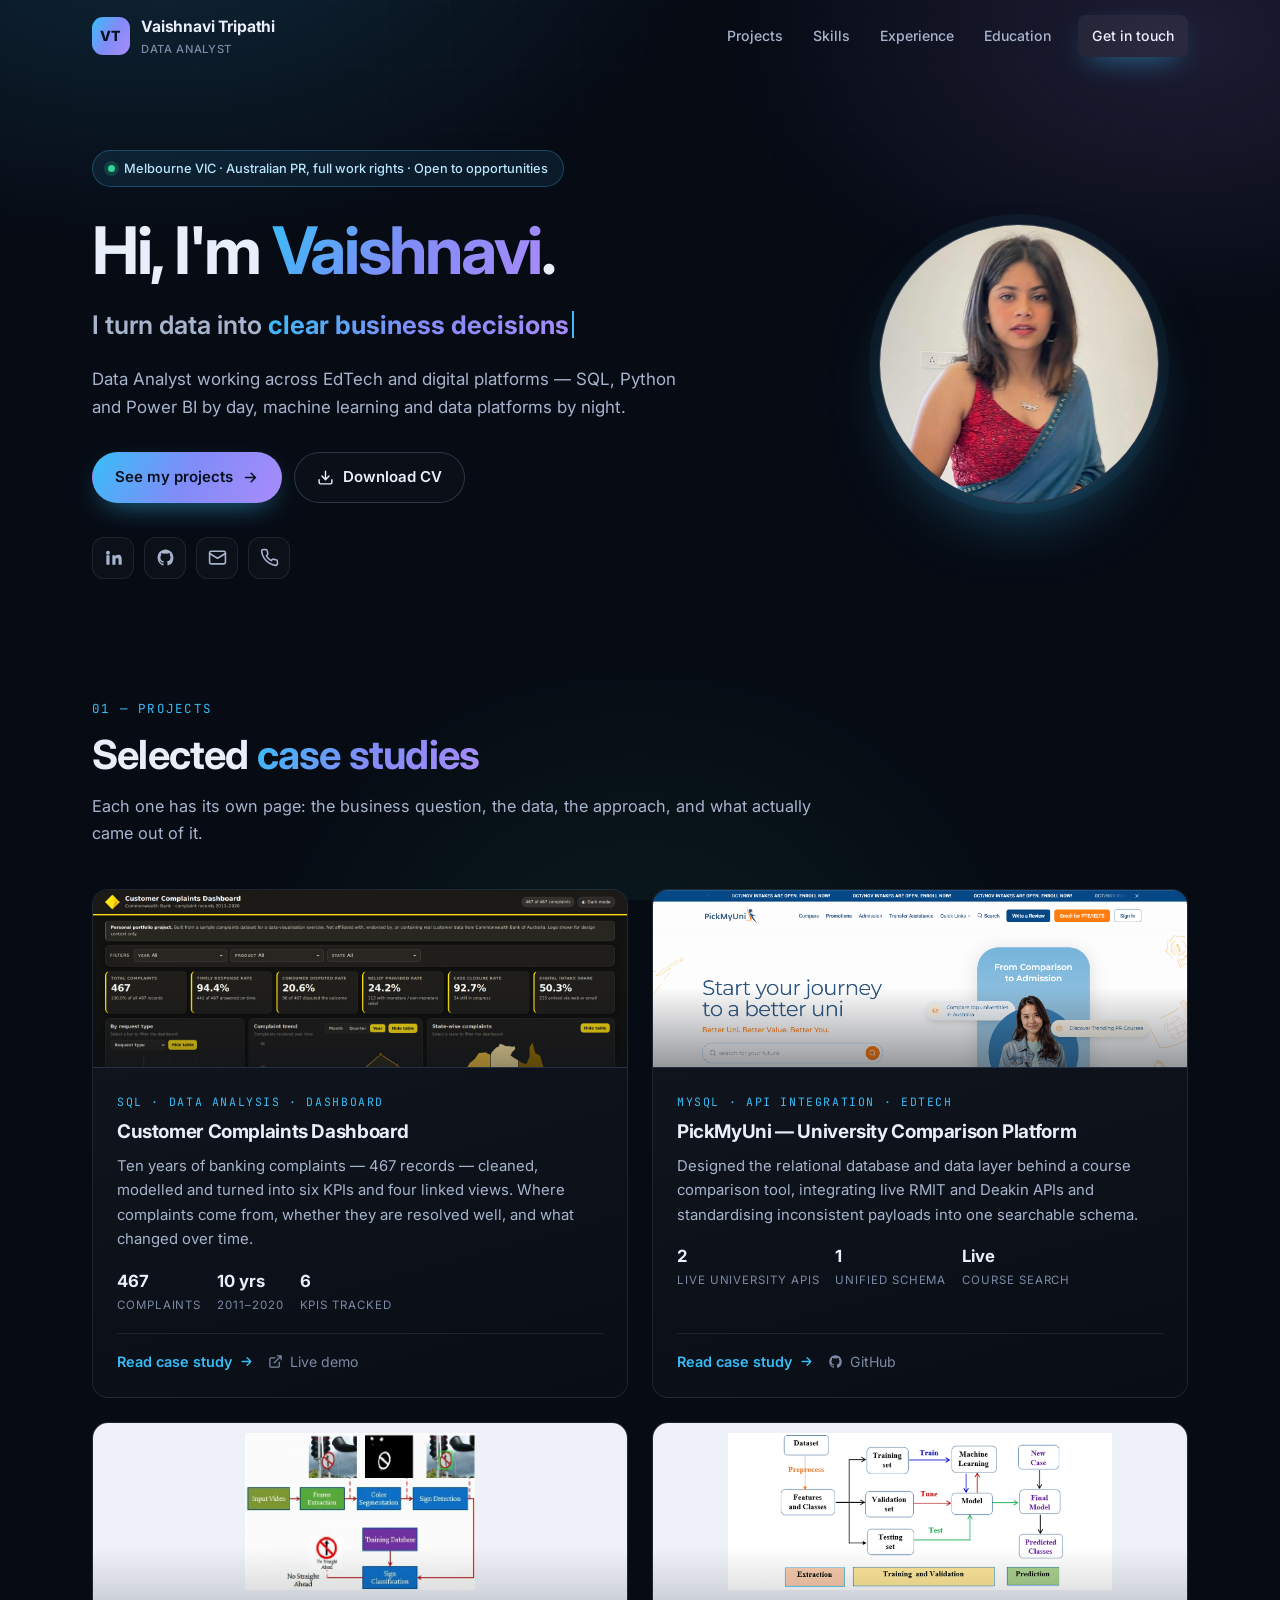
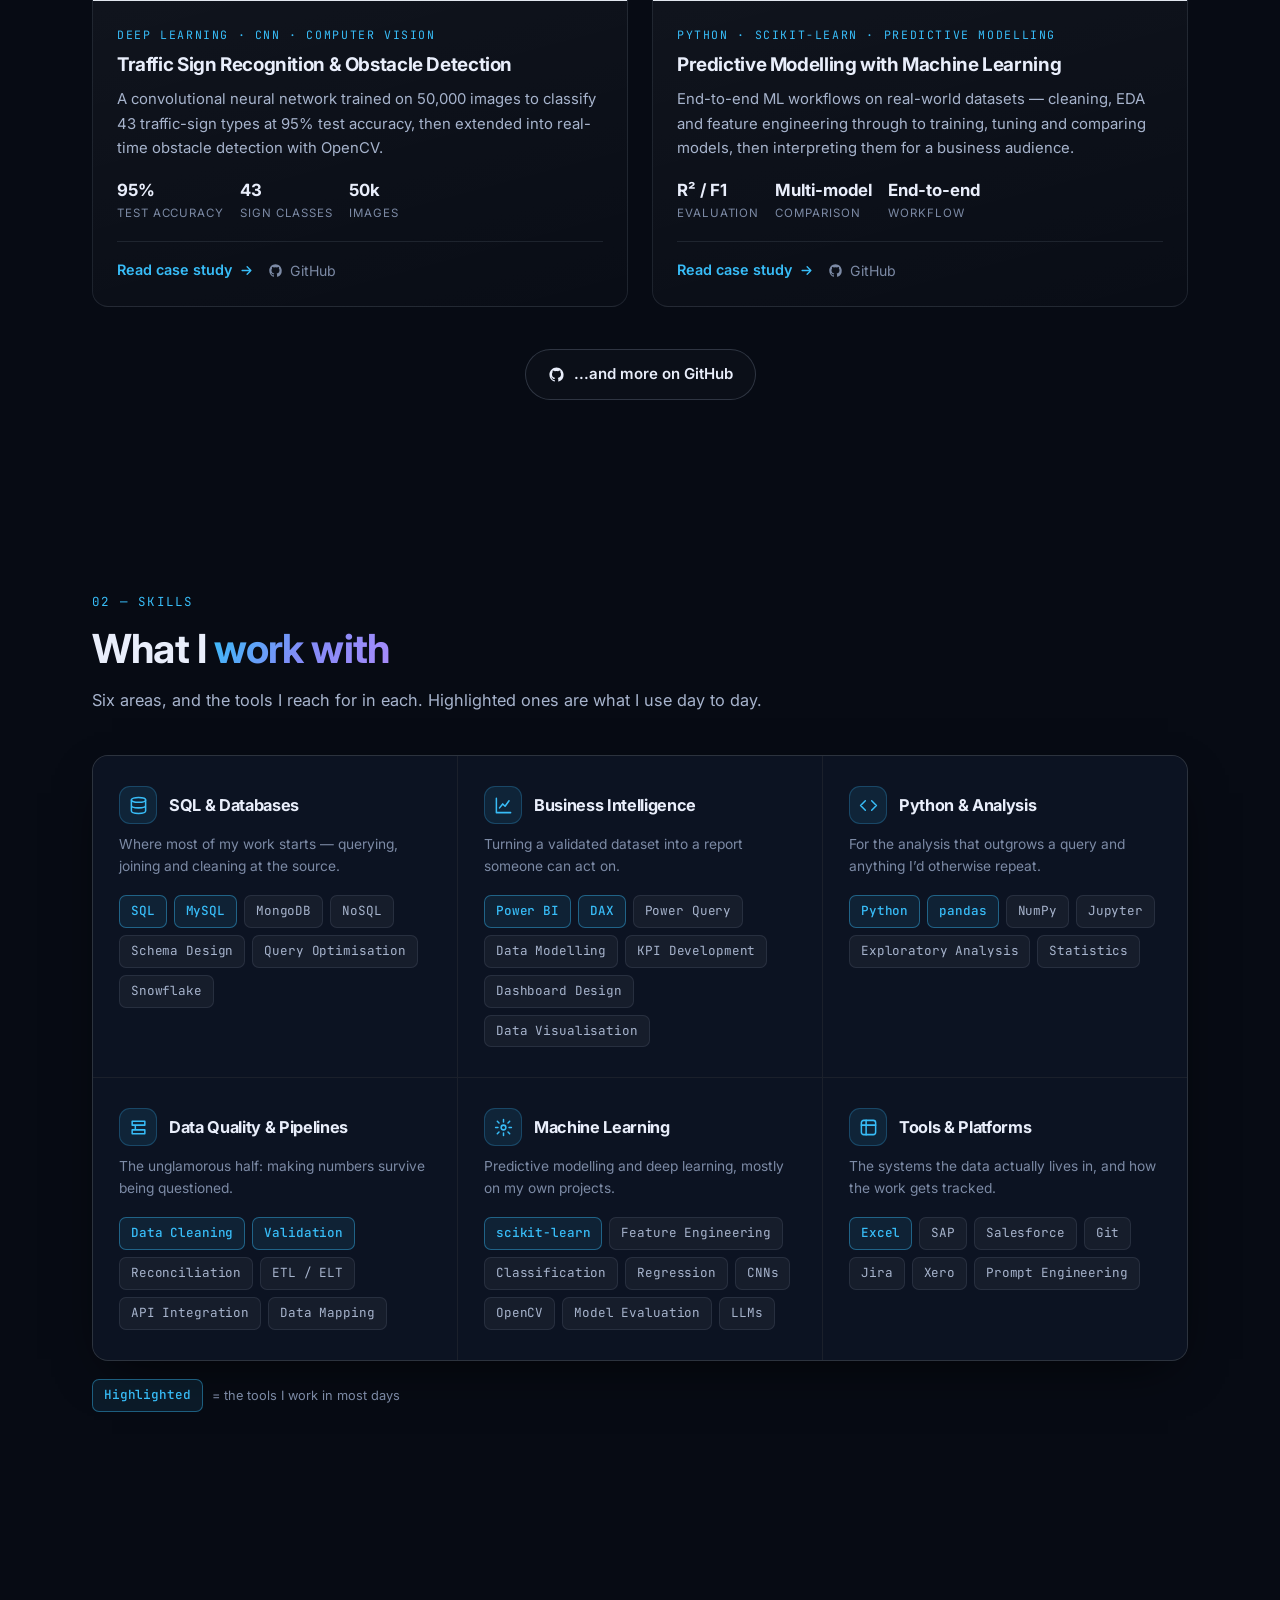
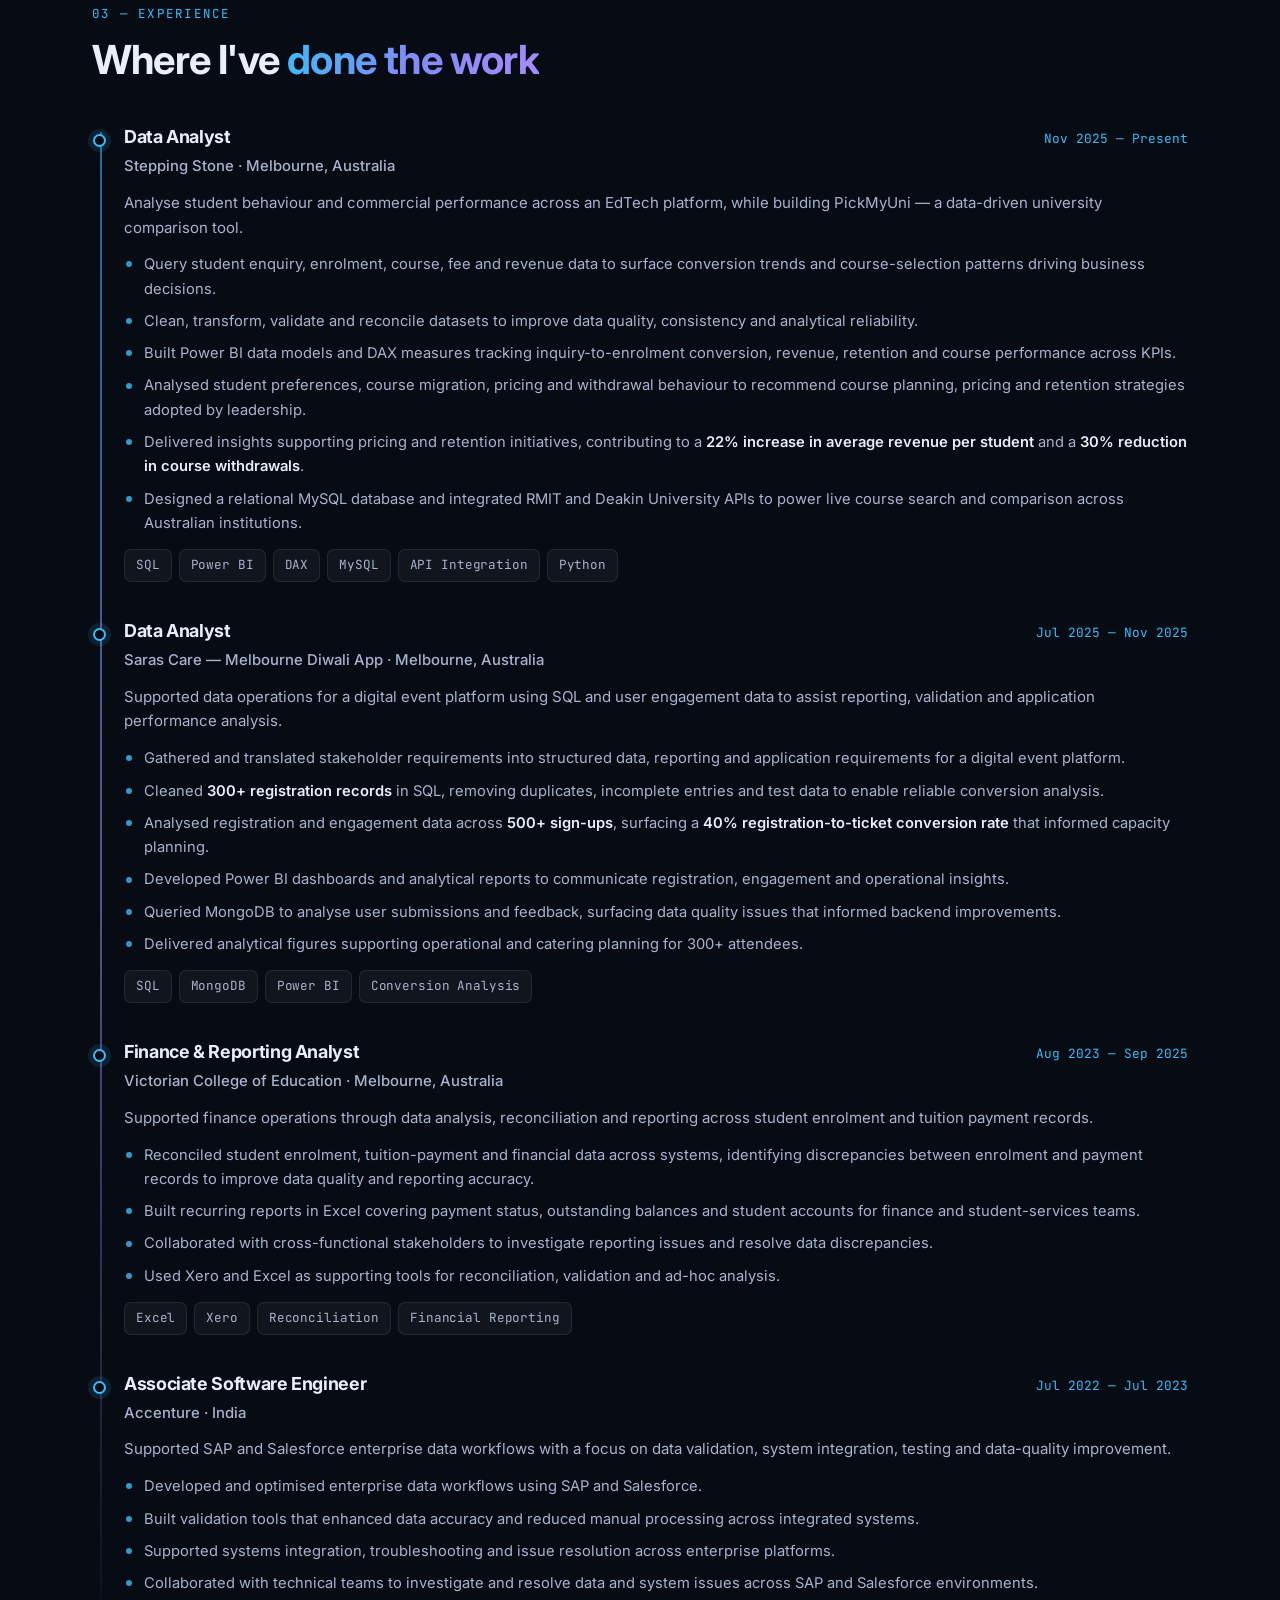
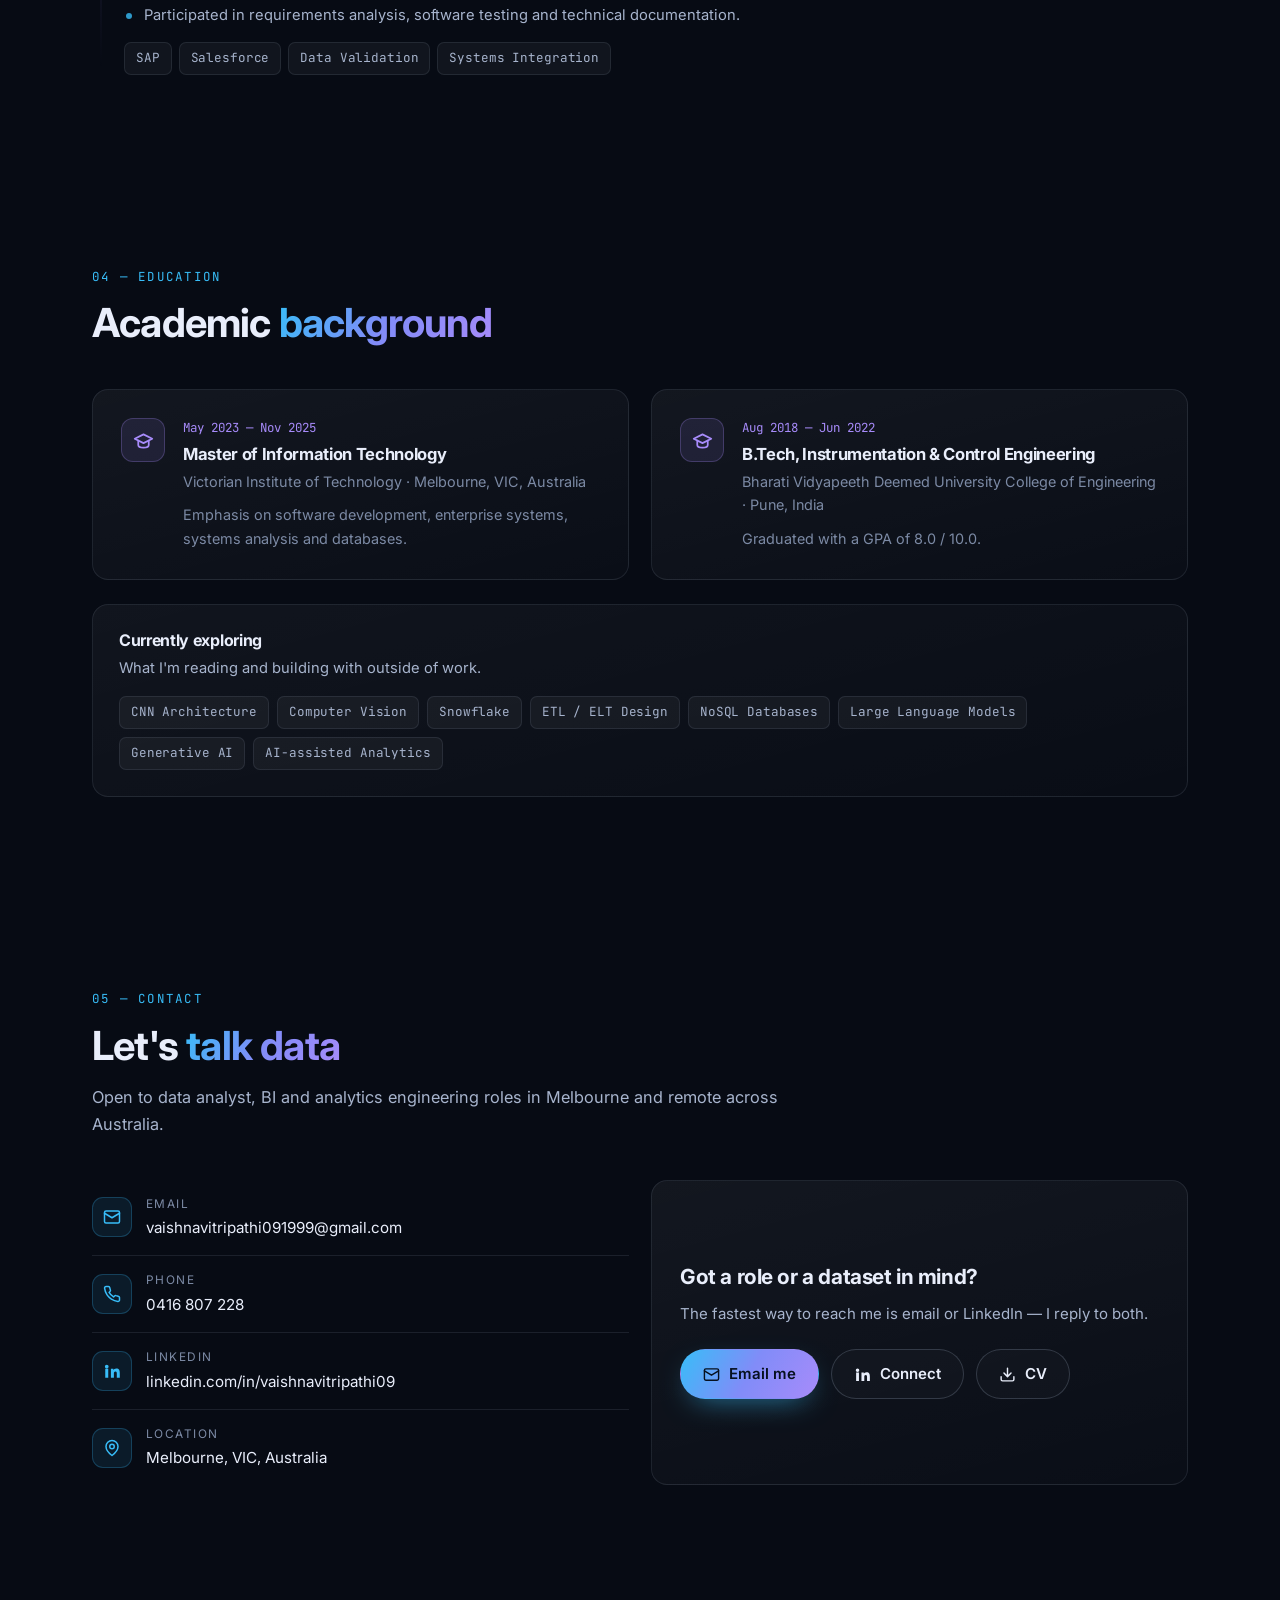
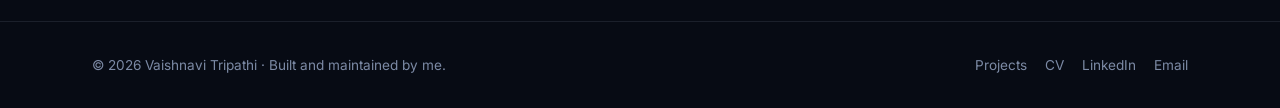
==== Portfolio_Vaishnavi/index.html @ 2cbcfca9 "Add files via upload" ====
<!DOCTYPE html>
<html lang="en">
<head>
<meta charset="UTF-8" />
<meta name="viewport" content="width=device-width, initial-scale=1" />
<title>Vaishnavi Tripathi — Data Analyst | SQL, Python, Power BI</title>
<meta name="description" content="Portfolio of Vaishnavi Tripathi, a Melbourne-based Data Analyst specialising in SQL, Python, Power BI and machine learning. Case studies in EdTech, healthcare analytics, data platforms and computer vision." />
<meta name="author" content="Vaishnavi Tripathi" />
<meta property="og:title" content="Vaishnavi Tripathi — Data Analyst" />
<meta property="og:description" content="Turning complex data into clear business decisions. SQL · Python · Power BI · Machine Learning." />
<meta property="og:type" content="website" />
<meta property="og:image" content="assets/profile.jpg" />
<link rel="icon" href="data:image/svg+xml,<svg xmlns='http://www.w3.org/2000/svg' viewBox='0 0 100 100'><rect width='100' height='100' rx='22' fill='%2338bdf8'/><text x='50' y='68' font-size='52' font-family='Arial,sans-serif' font-weight='bold' text-anchor='middle' fill='%23061020'>VT</text></svg>" />
<link rel="preconnect" href="https://fonts.googleapis.com" />
<link rel="preconnect" href="https://fonts.gstatic.com" crossorigin />
<link href="https://fonts.googleapis.com/css2?family=Inter:wght@400;500;600;700;800&family=JetBrains+Mono:wght@400;500&display=swap" rel="stylesheet" />
<link rel="stylesheet" href="style.css" />
</head>
<body>

<!-- ============================ NAV ============================ -->
<header class="nav">
  <div class="wrap nav__inner">
    <a class="brand" href="#top" aria-label="Vaishnavi Tripathi — home">
      <span class="brand__mark">VT</span>
      <span>
        <span class="brand__name">Vaishnavi Tripathi</span>
        <span class="brand__role">Data Analyst</span>
      </span>
    </a>

    <button class="nav__toggle" aria-label="Toggle navigation" aria-expanded="false">
      <svg viewBox="0 0 24 24" fill="none" stroke="currentColor" stroke-width="2" stroke-linecap="round"><path d="M3 6h18M3 12h18M3 18h18"/></svg>
    </button>

    <nav class="nav__links" aria-label="Primary">
      <a href="#projects">Projects</a>
      <a href="#skills">Skills</a>
      <a href="#experience">Experience</a>
      <a href="#education">Education</a>
      <a class="btn btn--primary btn--sm nav__cta" href="#contact">Get in touch</a>
    </nav>
  </div>
</header>

<main id="top">

<!-- ============================ HERO ============================ -->
<section class="hero">
  <div class="wrap">
    <div class="hero__grid">
      <div class="reveal">
        <span class="pill"><span class="dot"></span> Melbourne VIC · Australian PR, full work rights · Open to opportunities</span>

        <h1>Hi, I'm <span class="grad-text">Vaishnavi</span>.</h1>

        <p class="type-line">
          I turn data into
          <span class="type-out"
                data-words="clear business decisions|Power BI dashboards|KPI frameworks|conversion insights|predictive models|things people act on"></span><span class="caret" aria-hidden="true"></span>
        </p>

        <p class="hero__lede">
          Data Analyst working across EdTech and digital platforms — SQL, Python and Power BI by day,
          machine learning and data platforms by night.
        </p>

        <div class="hero__actions">
          <a class="btn btn--primary" href="#projects">
            See my projects
            <svg viewBox="0 0 24 24" fill="none" stroke="currentColor" stroke-width="2.2" stroke-linecap="round" stroke-linejoin="round"><path d="M5 12h14M13 6l6 6-6 6"/></svg>
          </a>
          <a class="btn btn--ghost" href="assets/Vaishnavi_Tripathi_CV.pdf" download>
            <svg viewBox="0 0 24 24" fill="none" stroke="currentColor" stroke-width="2" stroke-linecap="round" stroke-linejoin="round"><path d="M21 15v4a2 2 0 0 1-2 2H5a2 2 0 0 1-2-2v-4M7 10l5 5 5-5M12 15V3"/></svg>
            Download CV
          </a>
        </div>

        <div class="social">
          <a href="https://www.linkedin.com/in/vaishnavitripathi09" target="_blank" rel="noopener" aria-label="LinkedIn">
            <svg viewBox="0 0 24 24" fill="currentColor"><path d="M4.98 3.5a2.5 2.5 0 1 1 0 5 2.5 2.5 0 0 1 0-5zM3 9h4v12H3V9zm7 0h3.8v1.7h.05c.53-1 1.83-2.05 3.77-2.05 4.03 0 4.78 2.65 4.78 6.1V21h-4v-5.4c0-1.29-.02-2.95-1.8-2.95-1.8 0-2.07 1.4-2.07 2.85V21h-4V9z"/></svg>
          </a>
          <!-- TODO: replace with your GitHub username if different -->
          <a href="https://github.com/vaishnavitripathi091999" target="_blank" rel="noopener" aria-label="GitHub">
            <svg viewBox="0 0 24 24" fill="currentColor"><path d="M12 2C6.48 2 2 6.58 2 12.25c0 4.53 2.87 8.37 6.84 9.73.5.1.68-.22.68-.49l-.01-1.9c-2.78.62-3.37-1.22-3.37-1.22-.46-1.18-1.11-1.5-1.11-1.5-.91-.64.07-.62.07-.62 1 .07 1.53 1.06 1.53 1.06.89 1.57 2.34 1.12 2.91.86.09-.66.35-1.12.63-1.38-2.22-.26-4.56-1.14-4.56-5.07 0-1.12.39-2.03 1.03-2.75-.1-.26-.45-1.3.1-2.71 0 0 .84-.28 2.75 1.05a9.3 9.3 0 0 1 5 0c1.91-1.33 2.75-1.05 2.75-1.05.55 1.41.2 2.45.1 2.71.64.72 1.03 1.63 1.03 2.75 0 3.94-2.34 4.81-4.57 5.06.36.32.68.94.68 1.9l-.01 2.82c0 .27.18.6.69.49A10.03 10.03 0 0 0 22 12.25C22 6.58 17.52 2 12 2z"/></svg>
          </a>
          <a href="mailto:vaishnavitripathi091999@gmail.com" aria-label="Email">
            <svg viewBox="0 0 24 24" fill="none" stroke="currentColor" stroke-width="2" stroke-linecap="round" stroke-linejoin="round"><rect x="2" y="4" width="20" height="16" rx="2"/><path d="m22 7-10 6L2 7"/></svg>
          </a>
          <a href="tel:+61416807228" aria-label="Phone">
            <svg viewBox="0 0 24 24" fill="none" stroke="currentColor" stroke-width="2" stroke-linecap="round" stroke-linejoin="round"><path d="M22 16.9v3a2 2 0 0 1-2.2 2 19.8 19.8 0 0 1-8.6-3.1 19.5 19.5 0 0 1-6-6A19.8 19.8 0 0 1 2.1 4.2 2 2 0 0 1 4.1 2h3a2 2 0 0 1 2 1.7c.1 1 .4 1.9.7 2.8a2 2 0 0 1-.5 2.1L8.1 9.9a16 16 0 0 0 6 6l1.3-1.3a2 2 0 0 1 2.1-.4c.9.3 1.8.6 2.8.7a2 2 0 0 1 1.7 2z"/></svg>
          </a>
        </div>
      </div>

      <div class="avatar-wrap reveal">
        <div class="avatar">
          <span class="avatar-ring" aria-hidden="true"></span>
          <img src="assets/profile.jpg" alt="Vaishnavi Tripathi" />
        </div>
      </div>
    </div>
  </div>
</section>

<!-- ============================ PROJECTS ============================ -->
<section class="section" id="projects">
  <div class="wrap">
    <div class="sec-head reveal">
      <span class="sec-num">01 — Projects</span>
      <h2 class="sec-title">Selected <span class="grad-text">case studies</span></h2>
      <p class="sec-sub">Each one has its own page: the business question, the data, the approach, and what actually came out of it.</p>
    </div>

    <div class="projects-grid">

      <!-- PROJECT 1 -->
      <article class="project reveal">
        <div class="project__cover project__cover--img project__cover--shot">
          <img src="assets/projects/commbank-complaints-dashboard.png" alt="Customer complaints dashboard: six KPI tiles, complaints by request type, ten-year trend and a state map of Australia" loading="lazy" />
        </div>
        <div class="project__body">
          <div class="project__kicker">SQL · Data Analysis · Dashboard</div>
          <h3 class="project__title">Customer Complaints Dashboard</h3>
          <p class="project__desc">Ten years of banking complaints — 467 records — cleaned, modelled and turned into six KPIs and four linked views. Where complaints come from, whether they are resolved well, and what changed over time.</p>
          <div class="project__metrics">
            <div><div class="metric__v">467</div><div class="metric__l">complaints</div></div>
            <div><div class="metric__v">10 yrs</div><div class="metric__l">2011–2020</div></div>
            <div><div class="metric__v">6</div><div class="metric__l">KPIs tracked</div></div>
          </div>
          <div class="project__foot">
            <a class="link-arrow" href="projects/commbank-complaints-dashboard.html">
              Read case study
              <svg viewBox="0 0 24 24" fill="none" stroke="currentColor" stroke-width="2.2" stroke-linecap="round" stroke-linejoin="round"><path d="M5 12h14M13 6l6 6-6 6"/></svg>
            </a>
            <a class="link-muted" href="projects/demos/commbank-complaints-dashboard/index.html" target="_blank" rel="noopener">
              <svg viewBox="0 0 24 24" fill="none" stroke="currentColor" stroke-width="2" stroke-linecap="round" stroke-linejoin="round"><path d="M18 13v6a2 2 0 0 1-2 2H5a2 2 0 0 1-2-2V8a2 2 0 0 1 2-2h6"/><path d="M15 3h6v6M10 14 21 3"/></svg>
              Live demo
            </a>
          </div>
        </div>
      </article>

      <!-- PROJECT 2 -->
      <article class="project reveal">
        <div class="project__cover project__cover--img project__cover--shot">
          <img src="assets/projects/PickMYUNISS.png" alt="The PickMyUni course comparison site home page" loading="lazy" />
        </div>
        <div class="project__body">
          <div class="project__kicker">MySQL · API Integration · EdTech</div>
          <h3 class="project__title">PickMyUni — University Comparison Platform</h3>
          <p class="project__desc">Designed the relational database and data layer behind a course comparison tool, integrating live RMIT and Deakin APIs and standardising inconsistent payloads into one searchable schema.</p>
          <div class="project__metrics">
            <div><div class="metric__v">2</div><div class="metric__l">live university APIs</div></div>
            <div><div class="metric__v">1</div><div class="metric__l">unified schema</div></div>
            <div><div class="metric__v">Live</div><div class="metric__l">course search</div></div>
          </div>
          <div class="project__foot">
            <a class="link-arrow" href="projects/pickmyuni.html">
              Read case study
              <svg viewBox="0 0 24 24" fill="none" stroke="currentColor" stroke-width="2.2" stroke-linecap="round" stroke-linejoin="round"><path d="M5 12h14M13 6l6 6-6 6"/></svg>
            </a>
            <!-- TODO: paste the GitHub repo URL for this project -->
            <a class="link-muted" href="https://github.com/vaishnavitripathi091999" target="_blank" rel="noopener">
              <svg viewBox="0 0 24 24" fill="currentColor"><path d="M12 2C6.48 2 2 6.58 2 12.25c0 4.53 2.87 8.37 6.84 9.73.5.1.68-.22.68-.49l-.01-1.9c-2.78.62-3.37-1.22-3.37-1.22-.46-1.18-1.11-1.5-1.11-1.5-.91-.64.07-.62.07-.62 1 .07 1.53 1.06 1.53 1.06.89 1.57 2.34 1.12 2.91.86.09-.66.35-1.12.63-1.38-2.22-.26-4.56-1.14-4.56-5.07 0-1.12.39-2.03 1.03-2.75-.1-.26-.45-1.3.1-2.71 0 0 .84-.28 2.75 1.05a9.3 9.3 0 0 1 5 0c1.91-1.33 2.75-1.05 2.75-1.05.55 1.41.2 2.45.1 2.71.64.72 1.03 1.63 1.03 2.75 0 3.94-2.34 4.81-4.57 5.06.36.32.68.94.68 1.9l-.01 2.82c0 .27.18.6.69.49A10.03 10.03 0 0 0 22 12.25C22 6.58 17.52 2 12 2z"/></svg>
              GitHub
            </a>
          </div>
        </div>
      </article>

      <!-- PROJECT 3 -->
      <article class="project reveal">
        <div class="project__cover project__cover--img project__cover--art">
          <img src="assets/projects/TrafficSign.webp" alt="Traffic sign recognition pipeline diagram: input video, frame extraction, colour segmentation, sign detection and classification" loading="lazy" />
        </div>
        <div class="project__body">
          <div class="project__kicker">Deep Learning · CNN · Computer Vision</div>
          <h3 class="project__title">Traffic Sign Recognition &amp; Obstacle Detection</h3>
          <p class="project__desc">A convolutional neural network trained on 50,000 images to classify 43 traffic-sign types at 95% test accuracy, then extended into real-time obstacle detection with OpenCV.</p>
          <div class="project__metrics">
            <div><div class="metric__v">95%</div><div class="metric__l">test accuracy</div></div>
            <div><div class="metric__v">43</div><div class="metric__l">sign classes</div></div>
            <div><div class="metric__v">50k</div><div class="metric__l">images</div></div>
          </div>
          <div class="project__foot">
            <a class="link-arrow" href="projects/traffic-sign-recognition.html">
              Read case study
              <svg viewBox="0 0 24 24" fill="none" stroke="currentColor" stroke-width="2.2" stroke-linecap="round" stroke-linejoin="round"><path d="M5 12h14M13 6l6 6-6 6"/></svg>
            </a>
            <!-- TODO: paste the GitHub repo URL for this project -->
            <a class="link-muted" href="https://github.com/vaishnavitripathi091999" target="_blank" rel="noopener">
              <svg viewBox="0 0 24 24" fill="currentColor"><path d="M12 2C6.48 2 2 6.58 2 12.25c0 4.53 2.87 8.37 6.84 9.73.5.1.68-.22.68-.49l-.01-1.9c-2.78.62-3.37-1.22-3.37-1.22-.46-1.18-1.11-1.5-1.11-1.5-.91-.64.07-.62.07-.62 1 .07 1.53 1.06 1.53 1.06.89 1.57 2.34 1.12 2.91.86.09-.66.35-1.12.63-1.38-2.22-.26-4.56-1.14-4.56-5.07 0-1.12.39-2.03 1.03-2.75-.1-.26-.45-1.3.1-2.71 0 0 .84-.28 2.75 1.05a9.3 9.3 0 0 1 5 0c1.91-1.33 2.75-1.05 2.75-1.05.55 1.41.2 2.45.1 2.71.64.72 1.03 1.63 1.03 2.75 0 3.94-2.34 4.81-4.57 5.06.36.32.68.94.68 1.9l-.01 2.82c0 .27.18.6.69.49A10.03 10.03 0 0 0 22 12.25C22 6.58 17.52 2 12 2z"/></svg>
              GitHub
            </a>
          </div>
        </div>
      </article>

      <!-- PROJECT 4 -->
      <article class="project reveal">
        <div class="project__cover project__cover--img project__cover--art">
          <img src="assets/projects/Predictive.png" alt="Predictive modelling flow chart: dataset, preprocessing, training / validation / testing split, tuning, and the final model" loading="lazy" />
        </div>
        <div class="project__body">
          <div class="project__kicker">Python · scikit-learn · Predictive Modelling</div>
          <h3 class="project__title">Predictive Modelling with Machine Learning</h3>
          <p class="project__desc">End-to-end ML workflows on real-world datasets — cleaning, EDA and feature engineering through to training, tuning and comparing models, then interpreting them for a business audience.</p>
          <div class="project__metrics">
            <div><div class="metric__v">R² / F1</div><div class="metric__l">evaluation</div></div>
            <div><div class="metric__v">Multi-model</div><div class="metric__l">comparison</div></div>
            <div><div class="metric__v">End-to-end</div><div class="metric__l">workflow</div></div>
          </div>
          <div class="project__foot">
            <a class="link-arrow" href="projects/predictive-modelling.html">
              Read case study
              <svg viewBox="0 0 24 24" fill="none" stroke="currentColor" stroke-width="2.2" stroke-linecap="round" stroke-linejoin="round"><path d="M5 12h14M13 6l6 6-6 6"/></svg>
            </a>
            <!-- TODO: paste the GitHub repo URL for this project -->
            <a class="link-muted" href="https://github.com/vaishnavitripathi091999" target="_blank" rel="noopener">
              <svg viewBox="0 0 24 24" fill="currentColor"><path d="M12 2C6.48 2 2 6.58 2 12.25c0 4.53 2.87 8.37 6.84 9.73.5.1.68-.22.68-.49l-.01-1.9c-2.78.62-3.37-1.22-3.37-1.22-.46-1.18-1.11-1.5-1.11-1.5-.91-.64.07-.62.07-.62 1 .07 1.53 1.06 1.53 1.06.89 1.57 2.34 1.12 2.91.86.09-.66.35-1.12.63-1.38-2.22-.26-4.56-1.14-4.56-5.07 0-1.12.39-2.03 1.03-2.75-.1-.26-.45-1.3.1-2.71 0 0 .84-.28 2.75 1.05a9.3 9.3 0 0 1 5 0c1.91-1.33 2.75-1.05 2.75-1.05.55 1.41.2 2.45.1 2.71.64.72 1.03 1.63 1.03 2.75 0 3.94-2.34 4.81-4.57 5.06.36.32.68.94.68 1.9l-.01 2.82c0 .27.18.6.69.49A10.03 10.03 0 0 0 22 12.25C22 6.58 17.52 2 12 2z"/></svg>
              GitHub
            </a>
          </div>
        </div>
      </article>

      <!--
        ============================================================
        TO ADD A NEW PROJECT:
        1. Copy  projects/_template.html  →  projects/your-project.html
        2. Copy one <article class="project reveal"> block above,
           paste it here, and update the text + the href.
        3. For the card image, point the <img> inside project__cover at your file in
           assets/projects/ and keep the two classes:
             project__cover--shot  = a screenshot (fills the frame, cropped from the top)
             project__cover--art   = a diagram on a white background (shown whole on a light panel)
           If you have no image yet, use:  <div class="project__cover cover--a">
           with the <span class="project__icon">…</span> from an older version.
        4. No image yet? Use  <div class="project__cover cover--a">  with a
           <span class="project__icon">…</span> inside — cover--a/b/c/d are the four accent colours.
        See README.md for the full walkthrough.
        ============================================================
      -->

    </div>

    <div class="reveal" style="text-align:center;margin-top:42px">
      <a class="btn btn--ghost" href="https://github.com/vaishnavitripathi091999" target="_blank" rel="noopener">
        <svg viewBox="0 0 24 24" fill="currentColor"><path d="M12 2C6.48 2 2 6.58 2 12.25c0 4.53 2.87 8.37 6.84 9.73.5.1.68-.22.68-.49l-.01-1.9c-2.78.62-3.37-1.22-3.37-1.22-.46-1.18-1.11-1.5-1.11-1.5-.91-.64.07-.62.07-.62 1 .07 1.53 1.06 1.53 1.06.89 1.57 2.34 1.12 2.91.86.09-.66.35-1.12.63-1.38-2.22-.26-4.56-1.14-4.56-5.07 0-1.12.39-2.03 1.03-2.75-.1-.26-.45-1.3.1-2.71 0 0 .84-.28 2.75 1.05a9.3 9.3 0 0 1 5 0c1.91-1.33 2.75-1.05 2.75-1.05.55 1.41.2 2.45.1 2.71.64.72 1.03 1.63 1.03 2.75 0 3.94-2.34 4.81-4.57 5.06.36.32.68.94.68 1.9l-.01 2.82c0 .27.18.6.69.49A10.03 10.03 0 0 0 22 12.25C22 6.58 17.52 2 12 2z"/></svg>
        ...and more on GitHub
      </a>
    </div>
  </div>
</section>

<!-- ============================ SKILLS ============================ -->
<section class="section" id="skills">
  <div class="wrap">
    <div class="sec-head reveal">
      <span class="sec-num">02 — Skills</span>
      <h2 class="sec-title">What I <span class="grad-text">work with</span></h2>
      <p class="sec-sub">Six areas, and the tools I reach for in each. Highlighted ones are what I use day to day.</p>
    </div>

    <div class="skills-frame reveal">
      <div class="skill-cell">
        <div class="skill-cell__head">
          <span class="skill-cell__ic"><svg viewBox="0 0 24 24" fill="none" stroke="currentColor" stroke-width="1.9" stroke-linecap="round" stroke-linejoin="round"><ellipse cx="12" cy="5" rx="9" ry="3"/><path d="M3 5v14c0 1.7 4 3 9 3s9-1.3 9-3V5M3 12c0 1.7 4 3 9 3s9-1.3 9-3"/></svg></span>
          <h3>SQL &amp; Databases</h3>
        </div>
        <p class="skill-cell__note">Where most of my work starts &mdash; querying, joining and cleaning at the source.</p>
        <div class="tags"><span class="tag tag--core">SQL</span><span class="tag tag--core">MySQL</span><span class="tag">MongoDB</span><span class="tag">NoSQL</span><span class="tag">Schema Design</span><span class="tag">Query Optimisation</span><span class="tag">Snowflake</span></div>
      </div>
      <div class="skill-cell">
        <div class="skill-cell__head">
          <span class="skill-cell__ic"><svg viewBox="0 0 24 24" fill="none" stroke="currentColor" stroke-width="1.9" stroke-linecap="round" stroke-linejoin="round"><path d="M3 3v18h18"/><path d="M7 15l4-5 3 3 5-7"/></svg></span>
          <h3>Business Intelligence</h3>
        </div>
        <p class="skill-cell__note">Turning a validated dataset into a report someone can act on.</p>
        <div class="tags"><span class="tag tag--core">Power BI</span><span class="tag tag--core">DAX</span><span class="tag">Power Query</span><span class="tag">Data Modelling</span><span class="tag">KPI Development</span><span class="tag">Dashboard Design</span><span class="tag">Data Visualisation</span></div>
      </div>
      <div class="skill-cell">
        <div class="skill-cell__head">
          <span class="skill-cell__ic"><svg viewBox="0 0 24 24" fill="none" stroke="currentColor" stroke-width="1.9" stroke-linecap="round" stroke-linejoin="round"><path d="m16 18 6-6-6-6M8 6l-6 6 6 6"/></svg></span>
          <h3>Python &amp; Analysis</h3>
        </div>
        <p class="skill-cell__note">For the analysis that outgrows a query and anything I&rsquo;d otherwise repeat.</p>
        <div class="tags"><span class="tag tag--core">Python</span><span class="tag tag--core">pandas</span><span class="tag">NumPy</span><span class="tag">Jupyter</span><span class="tag">Exploratory Analysis</span><span class="tag">Statistics</span></div>
      </div>
      <div class="skill-cell">
        <div class="skill-cell__head">
          <span class="skill-cell__ic"><svg viewBox="0 0 24 24" fill="none" stroke="currentColor" stroke-width="1.9" stroke-linecap="round" stroke-linejoin="round"><path d="M4 4h16v5H4zM4 15h16v5H4zM8 9v6"/></svg></span>
          <h3>Data Quality &amp; Pipelines</h3>
        </div>
        <p class="skill-cell__note">The unglamorous half: making numbers survive being questioned.</p>
        <div class="tags"><span class="tag tag--core">Data Cleaning</span><span class="tag tag--core">Validation</span><span class="tag">Reconciliation</span><span class="tag">ETL / ELT</span><span class="tag">API Integration</span><span class="tag">Data Mapping</span></div>
      </div>
      <div class="skill-cell">
        <div class="skill-cell__head">
          <span class="skill-cell__ic"><svg viewBox="0 0 24 24" fill="none" stroke="currentColor" stroke-width="1.9" stroke-linecap="round" stroke-linejoin="round"><circle cx="12" cy="12" r="3"/><path d="M12 2v3M12 19v3M4.2 4.2l2.1 2.1M17.7 17.7l2.1 2.1M2 12h3M19 12h3M4.2 19.8l2.1-2.1M17.7 6.3l2.1-2.1"/></svg></span>
          <h3>Machine Learning</h3>
        </div>
        <p class="skill-cell__note">Predictive modelling and deep learning, mostly on my own projects.</p>
        <div class="tags"><span class="tag tag--core">scikit-learn</span><span class="tag">Feature Engineering</span><span class="tag">Classification</span><span class="tag">Regression</span><span class="tag">CNNs</span><span class="tag">OpenCV</span><span class="tag">Model Evaluation</span><span class="tag">LLMs</span></div>
      </div>
      <div class="skill-cell">
        <div class="skill-cell__head">
          <span class="skill-cell__ic"><svg viewBox="0 0 24 24" fill="none" stroke="currentColor" stroke-width="1.9" stroke-linecap="round" stroke-linejoin="round"><rect x="3" y="3" width="18" height="18" rx="3"/><path d="M9 3v18M3 9h18"/></svg></span>
          <h3>Tools &amp; Platforms</h3>
        </div>
        <p class="skill-cell__note">The systems the data actually lives in, and how the work gets tracked.</p>
        <div class="tags"><span class="tag tag--core">Excel</span><span class="tag">SAP</span><span class="tag">Salesforce</span><span class="tag">Git</span><span class="tag">Jira</span><span class="tag">Xero</span><span class="tag">Prompt Engineering</span></div>
      </div>
    </div>

    <div class="skills-legend reveal">
      <span class="tag tag--core">Highlighted</span>
      <span>= the tools I work in most days</span>
    </div>
  </div>
</section>

<!-- ============================ EXPERIENCE ============================ -->
<section class="section" id="experience">
  <div class="wrap">
    <div class="sec-head reveal">
      <span class="sec-num">03 — Experience</span>
      <h2 class="sec-title">Where I've <span class="grad-text">done the work</span></h2>
    </div>

    <div class="timeline">
      <article class="job reveal">
        <div class="job__top">
          <h3 class="job__title">Data Analyst</h3>
          <span class="job__date">Nov 2025 — Present</span>
        </div>
        <p class="job__org">Stepping Stone · Melbourne, Australia</p>
        <p class="job__sum">Analyse student behaviour and commercial performance across an EdTech platform, while building PickMyUni — a data-driven university comparison tool.</p>
        <ul class="bullets">
          <li>Query student enquiry, enrolment, course, fee and revenue data to surface conversion trends and course-selection patterns driving business decisions.</li>
          <li>Clean, transform, validate and reconcile datasets to improve data quality, consistency and analytical reliability.</li>
          <li>Built Power BI data models and DAX measures tracking inquiry-to-enrolment conversion, revenue, retention and course performance across KPIs.</li>
          <li>Analysed student preferences, course migration, pricing and withdrawal behaviour to recommend course planning, pricing and retention strategies adopted by leadership.</li>
          <li>Delivered insights supporting pricing and retention initiatives, contributing to a <strong>22% increase in average revenue per student</strong> and a <strong>30% reduction in course withdrawals</strong>.</li>
          <li>Designed a relational MySQL database and integrated RMIT and Deakin University APIs to power live course search and comparison across Australian institutions.</li>
        </ul>
        <div class="job__tools">
          <span class="tag">SQL</span><span class="tag">Power BI</span><span class="tag">DAX</span><span class="tag">MySQL</span><span class="tag">API Integration</span><span class="tag">Python</span>
        </div>
      </article>

      <article class="job reveal">
        <div class="job__top">
          <h3 class="job__title">Data Analyst</h3>
          <span class="job__date">Jul 2025 — Nov 2025</span>
        </div>
        <p class="job__org">Saras Care — Melbourne Diwali App · Melbourne, Australia</p>
        <p class="job__sum">Supported data operations for a digital event platform using SQL and user engagement data to assist reporting, validation and application performance analysis.</p>
        <ul class="bullets">
          <li>Gathered and translated stakeholder requirements into structured data, reporting and application requirements for a digital event platform.</li>
          <li>Cleaned <strong>300+ registration records</strong> in SQL, removing duplicates, incomplete entries and test data to enable reliable conversion analysis.</li>
          <li>Analysed registration and engagement data across <strong>500+ sign-ups</strong>, surfacing a <strong>40% registration-to-ticket conversion rate</strong> that informed capacity planning.</li>
          <li>Developed Power BI dashboards and analytical reports to communicate registration, engagement and operational insights.</li>
          <li>Queried MongoDB to analyse user submissions and feedback, surfacing data quality issues that informed backend improvements.</li>
          <li>Delivered analytical figures supporting operational and catering planning for 300+ attendees.</li>
        </ul>
        <div class="job__tools">
          <span class="tag">SQL</span><span class="tag">MongoDB</span><span class="tag">Power BI</span><span class="tag">Conversion Analysis</span>
        </div>
      </article>

      <article class="job reveal">
        <div class="job__top">
          <h3 class="job__title">Finance &amp; Reporting Analyst</h3>
          <span class="job__date">Aug 2023 — Sep 2025</span>
        </div>
        <p class="job__org">Victorian College of Education · Melbourne, Australia</p>
        <p class="job__sum">Supported finance operations through data analysis, reconciliation and reporting across student enrolment and tuition payment records.</p>
        <ul class="bullets">
          <li>Reconciled student enrolment, tuition-payment and financial data across systems, identifying discrepancies between enrolment and payment records to improve data quality and reporting accuracy.</li>
          <li>Built recurring reports in Excel covering payment status, outstanding balances and student accounts for finance and student-services teams.</li>
          <li>Collaborated with cross-functional stakeholders to investigate reporting issues and resolve data discrepancies.</li>
          <li>Used Xero and Excel as supporting tools for reconciliation, validation and ad-hoc analysis.</li>
        </ul>
        <div class="job__tools">
          <span class="tag">Excel</span><span class="tag">Xero</span><span class="tag">Reconciliation</span><span class="tag">Financial Reporting</span>
        </div>
      </article>

      <article class="job reveal">
        <div class="job__top">
          <h3 class="job__title">Associate Software Engineer</h3>
          <span class="job__date">Jul 2022 — Jul 2023</span>
        </div>
        <p class="job__org">Accenture · India</p>
        <p class="job__sum">Supported SAP and Salesforce enterprise data workflows with a focus on data validation, system integration, testing and data-quality improvement.</p>
        <ul class="bullets">
          <li>Developed and optimised enterprise data workflows using SAP and Salesforce.</li>
          <li>Built validation tools that enhanced data accuracy and reduced manual processing across integrated systems.</li>
          <li>Supported systems integration, troubleshooting and issue resolution across enterprise platforms.</li>
          <li>Collaborated with technical teams to investigate and resolve data and system issues across SAP and Salesforce environments.</li>
          <li>Participated in requirements analysis, software testing and technical documentation.</li>
        </ul>
        <div class="job__tools">
          <span class="tag">SAP</span><span class="tag">Salesforce</span><span class="tag">Data Validation</span><span class="tag">Systems Integration</span>
        </div>
      </article>
    </div>
  </div>
</section>

<!-- ============================ EDUCATION ============================ -->
<section class="section" id="education">
  <div class="wrap">
    <div class="sec-head reveal">
      <span class="sec-num">04 — Education</span>
      <h2 class="sec-title">Academic <span class="grad-text">background</span></h2>
    </div>

    <div class="grid-2">
      <div class="card edu reveal">
        <span class="edu__icon"><svg viewBox="0 0 24 24" fill="none" stroke="currentColor" stroke-width="2" stroke-linecap="round" stroke-linejoin="round"><path d="M22 10 12 5 2 10l10 5 10-5z"/><path d="M6 12v5c0 1.7 2.7 3 6 3s6-1.3 6-3v-5"/></svg></span>
        <div>
          <div class="edu__date">May 2023 — Nov 2025</div>
          <h3>Master of Information Technology</h3>
          <p class="edu__org">Victorian Institute of Technology · Melbourne, VIC, Australia</p>
          <p>Emphasis on software development, enterprise systems, systems analysis and databases.</p>
        </div>
      </div>

      <div class="card edu reveal">
        <span class="edu__icon"><svg viewBox="0 0 24 24" fill="none" stroke="currentColor" stroke-width="2" stroke-linecap="round" stroke-linejoin="round"><path d="M22 10 12 5 2 10l10 5 10-5z"/><path d="M6 12v5c0 1.7 2.7 3 6 3s6-1.3 6-3v-5"/></svg></span>
        <div>
          <div class="edu__date">Aug 2018 — Jun 2022</div>
          <h3>B.Tech, Instrumentation &amp; Control Engineering</h3>
          <p class="edu__org">Bharati Vidyapeeth Deemed University College of Engineering · Pune, India</p>
          <p>Graduated with a GPA of 8.0 / 10.0.</p>
        </div>
      </div>
    </div>

    <div class="exploring reveal">
      <h3>Currently exploring</h3>
      <p>What I'm reading and building with outside of work.</p>
      <div class="tags">
        <span class="tag">CNN Architecture</span><span class="tag">Computer Vision</span>
        <span class="tag">Snowflake</span><span class="tag">ETL / ELT Design</span>
        <span class="tag">NoSQL Databases</span><span class="tag">Large Language Models</span>
        <span class="tag">Generative AI</span><span class="tag">AI-assisted Analytics</span>
      </div>
    </div>
  </div>
</section>

<!-- ============================ CONTACT ============================ -->
<section class="section" id="contact">
  <div class="wrap">
    <div class="sec-head reveal">
      <span class="sec-num">05 — Contact</span>
      <h2 class="sec-title">Let's <span class="grad-text">talk data</span></h2>
      <p class="sec-sub">Open to data analyst, BI and analytics engineering roles in Melbourne and remote across Australia.</p>
    </div>

    <div class="grid-2">
      <div class="reveal">
        <div class="contact__item">
          <span class="contact__ic"><svg viewBox="0 0 24 24" fill="none" stroke="currentColor" stroke-width="2" stroke-linecap="round" stroke-linejoin="round"><rect x="2" y="4" width="20" height="16" rx="2"/><path d="m22 7-10 6L2 7"/></svg></span>
          <div>
            <div class="contact__k">Email</div>
            <a class="contact__v" href="mailto:vaishnavitripathi091999@gmail.com">vaishnavitripathi091999@gmail.com</a>
          </div>
        </div>
        <div class="contact__item">
          <span class="contact__ic"><svg viewBox="0 0 24 24" fill="none" stroke="currentColor" stroke-width="2" stroke-linecap="round" stroke-linejoin="round"><path d="M22 16.9v3a2 2 0 0 1-2.2 2 19.8 19.8 0 0 1-8.6-3.1 19.5 19.5 0 0 1-6-6A19.8 19.8 0 0 1 2.1 4.2 2 2 0 0 1 4.1 2h3a2 2 0 0 1 2 1.7c.1 1 .4 1.9.7 2.8a2 2 0 0 1-.5 2.1L8.1 9.9a16 16 0 0 0 6 6l1.3-1.3a2 2 0 0 1 2.1-.4c.9.3 1.8.6 2.8.7a2 2 0 0 1 1.7 2z"/></svg></span>
          <div>
            <div class="contact__k">Phone</div>
            <a class="contact__v" href="tel:+61416807228">0416 807 228</a>
          </div>
        </div>
        <div class="contact__item">
          <span class="contact__ic"><svg viewBox="0 0 24 24" fill="currentColor"><path d="M4.98 3.5a2.5 2.5 0 1 1 0 5 2.5 2.5 0 0 1 0-5zM3 9h4v12H3V9zm7 0h3.8v1.7h.05c.53-1 1.83-2.05 3.77-2.05 4.03 0 4.78 2.65 4.78 6.1V21h-4v-5.4c0-1.29-.02-2.95-1.8-2.95-1.8 0-2.07 1.4-2.07 2.85V21h-4V9z"/></svg></span>
          <div>
            <div class="contact__k">LinkedIn</div>
            <a class="contact__v" href="https://www.linkedin.com/in/vaishnavitripathi09" target="_blank" rel="noopener">linkedin.com/in/vaishnavitripathi09</a>
          </div>
        </div>
        <div class="contact__item">
          <span class="contact__ic"><svg viewBox="0 0 24 24" fill="none" stroke="currentColor" stroke-width="2" stroke-linecap="round" stroke-linejoin="round"><path d="M20 10c0 6-8 12-8 12s-8-6-8-12a8 8 0 1 1 16 0z"/><circle cx="12" cy="10" r="3"/></svg></span>
          <div>
            <div class="contact__k">Location</div>
            <div class="contact__v">Melbourne, VIC, Australia</div>
          </div>
        </div>
      </div>

      <div class="card reveal" style="display:flex;flex-direction:column;justify-content:center">
        <h3 style="font-size:1.3rem;margin-bottom:12px">Got a role or a dataset in mind?</h3>
        <p style="margin-bottom:22px">The fastest way to reach me is email or LinkedIn — I reply to both.</p>
        <div style="display:flex;flex-wrap:wrap;gap:12px">
          <a class="btn btn--primary" href="mailto:vaishnavitripathi091999@gmail.com">
            <svg viewBox="0 0 24 24" fill="none" stroke="currentColor" stroke-width="2" stroke-linecap="round" stroke-linejoin="round"><rect x="2" y="4" width="20" height="16" rx="2"/><path d="m22 7-10 6L2 7"/></svg>
            Email me
          </a>
          <a class="btn btn--ghost" href="https://www.linkedin.com/in/vaishnavitripathi09" target="_blank" rel="noopener">
            <svg viewBox="0 0 24 24" fill="currentColor"><path d="M4.98 3.5a2.5 2.5 0 1 1 0 5 2.5 2.5 0 0 1 0-5zM3 9h4v12H3V9zm7 0h3.8v1.7h.05c.53-1 1.83-2.05 3.77-2.05 4.03 0 4.78 2.65 4.78 6.1V21h-4v-5.4c0-1.29-.02-2.95-1.8-2.95-1.8 0-2.07 1.4-2.07 2.85V21h-4V9z"/></svg>
            Connect
          </a>
          <a class="btn btn--ghost" href="assets/Vaishnavi_Tripathi_CV.pdf" download>
            <svg viewBox="0 0 24 24" fill="none" stroke="currentColor" stroke-width="2" stroke-linecap="round" stroke-linejoin="round"><path d="M21 15v4a2 2 0 0 1-2 2H5a2 2 0 0 1-2-2v-4M7 10l5 5 5-5M12 15V3"/></svg>
            CV
          </a>
        </div>
      </div>
    </div>
  </div>
</section>

</main>

<!-- ============================ FOOTER ============================ -->
<footer class="footer">
  <div class="wrap footer__inner">
    <p>© <span data-year></span> Vaishnavi Tripathi · Built and maintained by me.</p>
    <div class="footer__links">
      <a href="#projects">Projects</a>
      <a href="assets/Vaishnavi_Tripathi_CV.pdf" download>CV</a>
      <a href="https://www.linkedin.com/in/vaishnavitripathi09" target="_blank" rel="noopener">LinkedIn</a>
      <a href="mailto:vaishnavitripathi091999@gmail.com">Email</a>
    </div>
  </div>
</footer>

<script src="script.js"></script>
</body>
</html>
---- Portfolio_Vaishnavi/style.css ----
/* ==========================================================================
   Vaishnavi Tripathi — Portfolio
   Shared dark theme stylesheet (used by index.html and every project page)
   ========================================================================== */

/* ---------- Design tokens ---------- */
:root{
  --bg:#070b14;
  --bg-soft:#0b1120;
  --surface:#0f1626;
  --surface-2:#141d31;
  --line:rgba(148,163,184,.14);
  --line-strong:rgba(148,163,184,.26);

  --text:#e9eefb;
  --text-dim:#a7b4cd;
  --text-mute:#7c8aa5;

  --accent:#38bdf8;
  --accent-2:#a78bfa;
  --accent-3:#34d399;
  --grad:linear-gradient(120deg,#38bdf8 0%,#818cf8 50%,#a78bfa 100%);

  --radius:16px;
  --radius-sm:10px;
  --shadow:0 18px 50px -20px rgba(0,0,0,.85);
  --maxw:1140px;
  --font:"Inter","Segoe UI",system-ui,-apple-system,"Helvetica Neue",Arial,sans-serif;
  --mono:"JetBrains Mono",ui-monospace,"SFMono-Regular",Menlo,Consolas,monospace;
}

/* ---------- Reset ---------- */
*,*::before,*::after{box-sizing:border-box}
html{scroll-behavior:smooth;scroll-padding-top:86px;-webkit-text-size-adjust:100%}
body{
  margin:0;
  overflow-wrap:break-word;
  font-family:var(--font);
  background:var(--bg);
  color:var(--text);
  font-size:16px;
  line-height:1.65;
  overflow-x:hidden;
  -webkit-font-smoothing:antialiased;
}
img{max-width:100%;display:block}
a{color:inherit;text-decoration:none}
ul{margin:0;padding:0;list-style:none}
h1,h2,h3,h4{margin:0;line-height:1.2;font-weight:700;letter-spacing:-.02em}
p{margin:0}
button{font:inherit}

/* Ambient background glow */
body::before{
  content:"";position:fixed;inset:0;z-index:-2;pointer-events:none;
  background:
    radial-gradient(900px 520px at 12% -8%, rgba(56,189,248,.16), transparent 62%),
    radial-gradient(760px 480px at 92% 4%, rgba(167,139,250,.14), transparent 60%),
    radial-gradient(700px 600px at 50% 110%, rgba(52,211,153,.08), transparent 62%);
}
body::after{
  content:"";position:fixed;inset:0;z-index:-1;pointer-events:none;opacity:.5;
  background-image:linear-gradient(rgba(148,163,184,.045) 1px,transparent 1px),
                   linear-gradient(90deg,rgba(148,163,184,.045) 1px,transparent 1px);
  background-size:64px 64px;
  mask-image:radial-gradient(ellipse 80% 60% at 50% 0%,#000 20%,transparent 75%);
  -webkit-mask-image:radial-gradient(ellipse 80% 60% at 50% 0%,#000 20%,transparent 75%);
}

/* ---------- Layout helpers ---------- */
.wrap{width:100%;max-width:var(--maxw);margin-inline:auto;padding-inline:22px}
.section{padding-block:96px;position:relative}
.section--tight{padding-block:72px}

.sec-head{margin-bottom:42px;max-width:760px}
.sec-num{
  font-family:var(--mono);font-size:.78rem;letter-spacing:.18em;
  color:var(--accent);text-transform:uppercase;display:block;margin-bottom:12px;
}
.sec-title{font-size:clamp(1.75rem,4vw,2.5rem)}
.sec-sub{color:var(--text-dim);margin-top:14px;font-size:1.02rem}

.grad-text{
  background:var(--grad);-webkit-background-clip:text;background-clip:text;
  color:transparent;
}

/* ---------- Buttons ---------- */
.btn{
  display:inline-flex;align-items:center;gap:9px;
  padding:12px 22px;border-radius:999px;font-weight:600;font-size:.94rem;
  border:1px solid transparent;cursor:pointer;transition:.25s ease;white-space:nowrap;
}
.btn svg{width:17px;height:17px;flex:none}
.btn--primary{background:var(--grad);color:#06101f;box-shadow:0 10px 30px -12px rgba(56,189,248,.7)}
.btn--primary:hover{transform:translateY(-2px);box-shadow:0 16px 38px -12px rgba(129,140,248,.8)}
.btn--ghost{border-color:var(--line-strong);color:var(--text);background:rgba(255,255,255,.02)}
.btn--ghost:hover{border-color:var(--accent);color:var(--accent);transform:translateY(-2px)}
.btn--sm{padding:9px 16px;font-size:.86rem}

/* ---------- Navigation ---------- */
.nav{
  position:fixed;top:0;left:0;right:0;z-index:100;
  transition:background .3s ease,border-color .3s ease,backdrop-filter .3s ease;
  border-bottom:1px solid transparent;
}
.nav.is-stuck{
  background:rgba(7,11,20,.82);backdrop-filter:blur(14px);
  -webkit-backdrop-filter:blur(14px);border-bottom-color:var(--line);
}
.nav__inner{display:flex;align-items:center;justify-content:space-between;gap:18px;height:72px}
.brand{display:flex;align-items:center;gap:11px;font-weight:700;letter-spacing:-.01em}
.brand__mark{
  width:38px;height:38px;border-radius:11px;display:grid;place-items:center;
  background:var(--grad);color:#06101f;font-size:.88rem;font-weight:800;letter-spacing:.02em;flex:none;
}
.brand__name{font-size:.98rem}
.brand__role{display:block;font-size:.7rem;color:var(--text-mute);font-weight:500;letter-spacing:.06em;text-transform:uppercase}

.nav__links{display:flex;align-items:center;gap:4px}
.nav__links a{
  padding:8px 13px;border-radius:8px;font-size:.88rem;color:var(--text-dim);
  font-weight:500;transition:.2s;
}
.nav__links a:hover,.nav__links a.active{color:var(--text);background:rgba(255,255,255,.06)}
.nav__cta{margin-left:10px}

.nav__toggle{
  display:none;background:none;border:1px solid var(--line-strong);color:var(--text);
  width:42px;height:42px;border-radius:11px;cursor:pointer;place-items:center;
}
.nav__toggle svg{width:20px;height:20px}

/* ---------- Hero ---------- */
.hero{padding-top:150px;padding-bottom:24px;position:relative}
.hero__grid{display:grid;grid-template-columns:1.35fr .65fr;gap:56px;align-items:center}

.pill{
  display:inline-flex;align-items:center;gap:9px;padding:7px 15px;border-radius:999px;
  background:rgba(56,189,248,.09);border:1px solid rgba(56,189,248,.28);
  color:#bae6fd;font-size:.8rem;font-weight:500;margin-bottom:24px;
}
.pill .dot{width:7px;height:7px;border-radius:50%;background:var(--accent-3);box-shadow:0 0 0 4px rgba(52,211,153,.18)}

.hero h1{font-size:clamp(2.5rem,6.2vw,4.1rem);letter-spacing:-.035em;margin-bottom:14px}
.hero__role{
  font-size:clamp(1rem,2.2vw,1.22rem);font-weight:600;color:var(--text-dim);
  letter-spacing:.01em;margin-bottom:18px;
}
.hero__role span{color:var(--accent)}
.hero__lede{color:var(--text-dim);font-size:1.06rem;max-width:610px;margin-bottom:30px}
.hero__actions{display:flex;flex-wrap:wrap;gap:12px;margin-bottom:34px}

.social{display:flex;gap:10px}
.social a{
  width:42px;height:42px;border-radius:12px;display:grid;place-items:center;
  border:1px solid var(--line);background:rgba(255,255,255,.025);color:var(--text-dim);transition:.22s;
}
.social a:hover{color:var(--accent);border-color:var(--accent);transform:translateY(-3px)}
.social svg{width:19px;height:19px}

/* Avatar */
.avatar-wrap{display:grid;place-items:center}
.avatar{
  width:min(280px,72vw);aspect-ratio:1;border-radius:50%;position:relative;
  display:grid;place-items:center;overflow:hidden;
  background:linear-gradient(150deg,var(--surface-2),var(--surface));
  border:1px solid var(--line-strong);
  box-shadow:0 0 0 10px rgba(56,189,248,.05),0 30px 70px -30px rgba(56,189,248,.55);
}
.avatar img{width:100%;height:100%;object-fit:cover}
.avatar__initials{font-size:4.2rem;font-weight:800;letter-spacing:.02em;background:var(--grad);-webkit-background-clip:text;background-clip:text;color:transparent}
.avatar__hint{position:absolute;bottom:14%;font-size:.66rem;color:var(--text-mute);letter-spacing:.1em;text-transform:uppercase}
.avatar-ring{
  position:absolute;inset:-18px;border-radius:50%;
  border:1px dashed rgba(148,163,184,.28);animation:spin 26s linear infinite;
}
@keyframes spin{to{transform:rotate(360deg)}}

/* ---------- Stats ---------- */
.stats{
  display:grid;grid-template-columns:repeat(4,1fr);gap:16px;margin-top:64px;
}
.stat{
  background:linear-gradient(160deg,rgba(255,255,255,.045),rgba(255,255,255,.012));
  border:1px solid var(--line);border-radius:var(--radius);padding:22px 20px;transition:.25s;
}
.stat:hover{border-color:var(--line-strong);transform:translateY(-4px)}
.stat__num{font-size:1.85rem;font-weight:800;letter-spacing:-.03em;background:var(--grad);-webkit-background-clip:text;background-clip:text;color:transparent}
.stat__label{font-size:.82rem;color:var(--text-mute);margin-top:6px;line-height:1.45}

/* ---------- Cards ---------- */
.card{
  background:linear-gradient(165deg,rgba(255,255,255,.05),rgba(255,255,255,.015));
  border:1px solid var(--line);border-radius:var(--radius);padding:28px;
  transition:.28s ease;position:relative;overflow:hidden;
}
.card:hover{border-color:var(--line-strong);transform:translateY(-4px);box-shadow:var(--shadow)}
.card h3{font-size:1.08rem;margin-bottom:10px}
.card p{color:var(--text-dim);font-size:.94rem}

.grid-2{display:grid;grid-template-columns:repeat(2,1fr);gap:22px}
.grid-3{display:grid;grid-template-columns:repeat(3,1fr);gap:22px}

/* ---------- About ---------- */
.about{display:grid;grid-template-columns:1.25fr .75fr;gap:40px;align-items:start}
.about__text p+p{margin-top:16px}
.about__text p{color:var(--text-dim);font-size:1.02rem}
.about__facts{display:grid;gap:16px}
.fact{border:1px solid var(--line);border-radius:var(--radius-sm);padding:18px 20px;background:rgba(255,255,255,.025)}
.fact__k{font-size:.72rem;letter-spacing:.14em;text-transform:uppercase;color:var(--accent);font-weight:600}
.fact__v{margin-top:7px;color:var(--text-dim);font-size:.93rem}

/* ---------- Skills ---------- */
.skill-groups{display:grid;grid-template-columns:repeat(2,1fr);gap:20px}
.skill-group{
  border:1px solid var(--line);border-radius:var(--radius);padding:24px;
  background:linear-gradient(165deg,rgba(255,255,255,.045),rgba(255,255,255,.012));transition:.25s;
}
.skill-group:hover{border-color:var(--line-strong);transform:translateY(-3px)}
.skill-group__head{display:flex;align-items:center;gap:12px;margin-bottom:16px}
.skill-group__icon{
  width:38px;height:38px;border-radius:11px;display:grid;place-items:center;flex:none;
  background:rgba(56,189,248,.1);border:1px solid rgba(56,189,248,.24);color:var(--accent);
}
.skill-group__icon svg{width:19px;height:19px}
.skill-group h3{font-size:1rem;margin:0}
.tags{display:flex;flex-wrap:wrap;gap:8px}
.tag{
  font-size:.79rem;padding:5px 11px;border-radius:7px;color:var(--text-dim);
  background:rgba(255,255,255,.045);border:1px solid var(--line);font-family:var(--mono);
  letter-spacing:-.01em;transition:.2s;
}
.tag:hover{color:var(--accent);border-color:rgba(56,189,248,.4)}

/* ---------- Process ---------- */
.process{display:grid;grid-template-columns:repeat(5,1fr);gap:16px;margin-top:46px}
.step{border:1px solid var(--line);border-radius:var(--radius-sm);padding:20px;background:rgba(255,255,255,.022);position:relative}
.step__n{font-family:var(--mono);font-size:.74rem;color:var(--accent);letter-spacing:.14em}
.step h4{font-size:.95rem;margin:10px 0 7px}
.step p{font-size:.84rem;color:var(--text-mute)}

/* ---------- Timeline / Experience ---------- */
.timeline{position:relative;padding-left:32px}
.timeline::before{
  content:"";position:absolute;left:8px;top:6px;bottom:6px;width:2px;
  background:linear-gradient(180deg,var(--accent),var(--accent-2),transparent);
  opacity:.55;border-radius:2px;
}
.job{position:relative;padding-bottom:38px}
.job:last-child{padding-bottom:0}
.job::before{
  content:"";position:absolute;left:-31px;top:8px;width:13px;height:13px;border-radius:50%;
  background:var(--bg);border:2px solid var(--accent);box-shadow:0 0 0 5px rgba(56,189,248,.12);
}
.job__top{display:flex;flex-wrap:wrap;justify-content:space-between;gap:10px;align-items:baseline}
.job__title{font-size:1.12rem;font-weight:700}
.job__date{font-family:var(--mono);font-size:.8rem;color:var(--accent);white-space:nowrap}
.job__org{color:var(--text-dim);font-size:.93rem;margin:5px 0 12px;font-weight:500}
.job__sum{color:var(--text-dim);font-size:.94rem;margin-bottom:12px}
.bullets li{
  position:relative;padding-left:20px;color:var(--text-dim);font-size:.92rem;margin-bottom:8px;
}
.bullets li::before{
  content:"";position:absolute;left:2px;top:.62em;width:6px;height:6px;border-radius:50%;
  background:var(--accent);opacity:.8;
}
.bullets strong{color:var(--text);font-weight:600}
.job__tools{display:flex;flex-wrap:wrap;gap:7px;margin-top:14px}

/* ---------- Projects ---------- */
.projects-grid{display:grid;grid-template-columns:repeat(2,1fr);gap:24px}
.project{
  display:flex;flex-direction:column;
  border:1px solid var(--line);border-radius:var(--radius);overflow:hidden;
  background:linear-gradient(165deg,rgba(255,255,255,.05),rgba(255,255,255,.012));
  transition:.3s ease;
}
.project:hover{transform:translateY(-6px);border-color:rgba(56,189,248,.42);box-shadow:var(--shadow)}
.project__cover{
  height:178px;position:relative;display:grid;place-items:center;overflow:hidden;
  border-bottom:1px solid var(--line);
}
.project__cover::after{
  content:"";position:absolute;inset:0;pointer-events:none;
  background-image:linear-gradient(rgba(255,255,255,.05) 1px,transparent 1px),
                   linear-gradient(90deg,rgba(255,255,255,.05) 1px,transparent 1px);
  background-size:26px 26px;opacity:.45;
}

/* Cover holding a real image */
.project__cover--img{
  background:var(--surface-2);
  /* one full-size cell, so the image fills the frame instead of setting its own height */
  grid-template-columns:100%;grid-template-rows:100%;place-items:stretch;
}
.project__cover--img img{
  width:100%;height:100%;transition:transform .45s ease;
}
.project:hover .project__cover--img img{transform:scale(1.045)}
/* screenshots: fill the frame, anchored to the top where the useful content sits */
.project__cover--shot img{object-fit:cover;object-position:top center}
/* diagrams on a light background: show the whole thing on a paper panel */
.project__cover--art{background:#eef2f8;padding:10px}
.project__cover--art img{object-fit:contain}
/* replace the grid texture with a soft scrim so the card edge stays defined */
.project__cover--img::after{
  background-image:linear-gradient(180deg,rgba(7,11,20,0) 55%,rgba(7,11,20,.42) 100%);
  background-size:auto;opacity:1;
}
.project__cover--art::after{
  background-image:linear-gradient(180deg,rgba(7,11,20,0) 70%,rgba(7,11,20,.14) 100%);
}
.cover--a{background:linear-gradient(135deg,rgba(56,189,248,.28),rgba(14,165,233,.06))}
.cover--b{background:linear-gradient(135deg,rgba(167,139,250,.28),rgba(124,58,237,.06))}
.cover--c{background:linear-gradient(135deg,rgba(52,211,153,.26),rgba(16,185,129,.06))}
.cover--d{background:linear-gradient(135deg,rgba(251,146,60,.26),rgba(234,88,12,.06))}
.project__icon{position:relative;z-index:1;color:#e9eefb;opacity:.95}
.project__icon svg{width:44px;height:44px}
.project__body{padding:24px;display:flex;flex-direction:column;flex:1}
.project__kicker{font-family:var(--mono);font-size:.72rem;letter-spacing:.14em;text-transform:uppercase;color:var(--accent);margin-bottom:10px}
.project__title{font-size:1.18rem;margin-bottom:10px}
.project__desc{color:var(--text-dim);font-size:.93rem;margin-bottom:16px}
.project__metrics{display:flex;flex-wrap:wrap;gap:16px;margin-bottom:18px}
.metric__v{font-weight:700;font-size:1.05rem;color:var(--text)}
.metric__l{font-size:.72rem;color:var(--text-mute);text-transform:uppercase;letter-spacing:.08em}
.project__foot{margin-top:auto;display:flex;align-items:center;gap:14px;padding-top:16px;border-top:1px solid var(--line)}
.link-arrow{display:inline-flex;align-items:center;gap:7px;font-size:.9rem;font-weight:600;color:var(--accent);transition:.2s}
.link-arrow svg{width:15px;height:15px;transition:transform .2s}
.link-arrow:hover svg{transform:translateX(4px)}
.link-muted{display:inline-flex;align-items:center;gap:7px;font-size:.88rem;color:var(--text-mute);transition:.2s}
.link-muted svg{width:15px;height:15px}
.link-muted:hover{color:var(--text)}

/* ---------- Education ---------- */
.edu{display:flex;gap:18px;align-items:flex-start}
.edu__icon{
  width:44px;height:44px;border-radius:12px;flex:none;display:grid;place-items:center;
  background:rgba(167,139,250,.11);border:1px solid rgba(167,139,250,.26);color:var(--accent-2);
}
.edu__icon svg{width:21px;height:21px}
.edu__date{font-family:var(--mono);font-size:.78rem;color:var(--accent-2);margin-bottom:6px}
.edu h3{font-size:1.04rem;margin-bottom:5px}
.edu__org{color:var(--text-dim);font-size:.9rem;margin-bottom:10px}
.edu p{font-size:.9rem;color:var(--text-mute)}

/* ---------- Contact ---------- */
.contact{display:grid;grid-template-columns:.85fr 1.15fr;gap:40px;align-items:start}
.contact__item{display:flex;gap:14px;align-items:center;padding:15px 0;border-bottom:1px solid var(--line)}
.contact__item:last-of-type{border-bottom:none}
.contact__ic{
  width:40px;height:40px;border-radius:11px;flex:none;display:grid;place-items:center;
  background:rgba(56,189,248,.09);border:1px solid rgba(56,189,248,.24);color:var(--accent);
}
.contact__ic svg{width:18px;height:18px}
.contact__k{font-size:.74rem;letter-spacing:.12em;text-transform:uppercase;color:var(--text-mute)}
.contact__v{font-size:.95rem;color:var(--text);word-break:break-word}
a.contact__v:hover{color:var(--accent)}

.form{
  border:1px solid var(--line);border-radius:var(--radius);padding:28px;
  background:linear-gradient(165deg,rgba(255,255,255,.05),rgba(255,255,255,.012));
}
.field{margin-bottom:16px}
.field label{display:block;font-size:.78rem;letter-spacing:.1em;text-transform:uppercase;color:var(--text-mute);margin-bottom:8px}
.field input,.field textarea{
  width:100%;padding:12px 14px;border-radius:var(--radius-sm);
  background:rgba(7,11,20,.6);border:1px solid var(--line);color:var(--text);
  font-family:inherit;font-size:.94rem;transition:.2s;
}
.field input:focus,.field textarea:focus{
  outline:none;border-color:var(--accent);box-shadow:0 0 0 3px rgba(56,189,248,.14);
}
.field textarea{resize:vertical;min-height:130px}
.form__row{display:grid;grid-template-columns:1fr 1fr;gap:16px}
.form__note{font-size:.78rem;color:var(--text-mute);margin-top:14px}

/* ---------- Footer ---------- */
.footer{border-top:1px solid var(--line);padding-block:32px;margin-top:40px}
.footer__inner{display:flex;flex-wrap:wrap;gap:16px;justify-content:space-between;align-items:center}
.footer p{font-size:.85rem;color:var(--text-mute)}
.footer__links{display:flex;gap:18px;font-size:.85rem;color:var(--text-mute)}
.footer__links a:hover{color:var(--accent)}

/* ---------- Hero typed line ---------- */
.type-line{
  font-size:clamp(1.15rem,2.6vw,1.6rem);font-weight:600;color:var(--text-dim);
  margin-bottom:20px;min-height:1.6em;
}
.type-out{
  background:var(--grad);-webkit-background-clip:text;background-clip:text;color:transparent;
  font-weight:700;
}
.caret{
  display:inline-block;width:2px;height:1.05em;vertical-align:-.15em;margin-left:3px;
  background:var(--accent);animation:blink 1s step-end infinite;
}
@keyframes blink{50%{opacity:0}}

/* ---------- Skillset (clean rows) ---------- */
.skillset{border-top:1px solid var(--line)}
.skillrow{
  display:grid;grid-template-columns:230px minmax(0,1fr);gap:28px;
  padding:24px 4px;border-bottom:1px solid var(--line);align-items:start;transition:.22s;
}
.skillrow:hover{background:rgba(255,255,255,.018)}
.skillrow__k{
  font-size:.95rem;font-weight:700;color:var(--text);letter-spacing:-.01em;
  display:flex;align-items:center;gap:11px;
}
.skillrow__k::before{content:"";width:6px;height:6px;border-radius:50%;background:var(--accent);flex:none}

/* ---------- Core stack cards ---------- */
.core-grid{display:grid;grid-template-columns:repeat(6,1fr);gap:18px}
.core{grid-column:span 2}
.core:nth-child(4),.core:nth-child(5){grid-column:span 3}
.core{
  border:1px solid var(--line);border-radius:var(--radius);padding:24px;position:relative;overflow:hidden;
  background:linear-gradient(165deg,rgba(255,255,255,.05),rgba(255,255,255,.012));transition:.26s ease;
}
.core::after{
  content:"";position:absolute;left:0;right:0;top:0;height:2px;background:var(--grad);
  transform:scaleX(0);transform-origin:left;transition:transform .3s ease;
}
.core:hover{transform:translateY(-4px);border-color:var(--line-strong);box-shadow:var(--shadow)}
.core:hover::after{transform:scaleX(1)}
.core__ic{
  width:40px;height:40px;border-radius:11px;display:grid;place-items:center;margin-bottom:16px;
  background:rgba(56,189,248,.1);border:1px solid rgba(56,189,248,.24);color:var(--accent);
}
.core__ic svg{width:20px;height:20px}
.core h3{font-size:1.06rem;margin-bottom:8px}
.core p{color:var(--text-dim);font-size:.9rem;line-height:1.6}

.sub-head{
  display:flex;align-items:center;gap:16px;margin:56px 0 8px;
  font-size:.74rem;letter-spacing:.16em;text-transform:uppercase;color:var(--text-mute);font-weight:600;
}
.sub-head::after{content:"";flex:1;height:1px;background:var(--line)}

/* ---------- Skills matrix (framed) ---------- */
.skills-frame{
  display:grid;grid-template-columns:repeat(3,minmax(0,1fr));gap:1px;
  background:var(--line);border:1px solid var(--line);border-radius:var(--radius);
  overflow:hidden;box-shadow:var(--shadow);
}
.skill-cell{background:#0c1322;padding:30px 26px;transition:background .25s ease;min-width:0}
.skill-cell:hover{background:#111b2e}
.skill-cell__head{display:flex;align-items:center;gap:12px;margin-bottom:10px}
.skill-cell__ic{
  width:38px;height:38px;border-radius:11px;flex:none;display:grid;place-items:center;
  background:rgba(56,189,248,.1);border:1px solid rgba(56,189,248,.24);color:var(--accent);
}
.skill-cell__ic svg{width:19px;height:19px}
.skill-cell h3{font-size:1.02rem;margin:0}
.skill-cell__note{font-size:.86rem;color:var(--text-mute);margin-bottom:18px;line-height:1.55}
.skill-cell .tags{gap:7px}
.tag--core{
  color:var(--accent);border-color:rgba(56,189,248,.42);
  background:rgba(56,189,248,.09);font-weight:500;
}
.skills-legend{
  display:flex;align-items:center;gap:9px;margin-top:18px;
  font-size:.8rem;color:var(--text-mute);
}
.skills-legend .tag{pointer-events:none}

/* ---------- Case study figure ---------- */
.case-figure{
  margin:36px 0 0;border:1px solid var(--line);border-radius:var(--radius);
  overflow:hidden;background:var(--surface);box-shadow:var(--shadow);
}
.case-figure img{width:100%;display:block}
.case-figure figcaption{
  padding:14px 20px;font-size:.85rem;color:var(--text-mute);line-height:1.55;
  border-top:1px solid var(--line);background:rgba(255,255,255,.022);
}
.case-figure--empty{
  display:flex;flex-direction:column;align-items:center;justify-content:center;
  text-align:center;gap:10px;
  aspect-ratio:16/9;border-style:dashed;border-color:var(--line-strong);
  padding:24px;color:var(--text-mute);
}
.case-figure--empty b{display:block;color:var(--text-dim);font-size:.95rem}
.case-figure--empty code{
  font-family:var(--mono);font-size:.82rem;color:var(--accent);
  background:rgba(56,189,248,.08);border:1px solid rgba(56,189,248,.22);
  padding:3px 8px;border-radius:6px;
}

/* ---------- Currently exploring ---------- */
.exploring{
  border:1px solid var(--line);border-radius:var(--radius);padding:26px;margin-top:24px;
  background:linear-gradient(165deg,rgba(255,255,255,.045),rgba(255,255,255,.012));
}
.exploring h3{font-size:1rem;margin-bottom:6px}
.exploring p{color:var(--text-dim);font-size:.92rem;margin-bottom:16px}

@media (max-width:860px){
  .skillrow{grid-template-columns:minmax(0,1fr);gap:14px;padding:22px 2px}
  .core-grid{grid-template-columns:repeat(2,minmax(0,1fr))}
  .core,.core:nth-child(4),.core:nth-child(5){grid-column:span 1}
  .skills-frame{grid-template-columns:repeat(2,minmax(0,1fr))}
}

/* ==========================================================================
   Project detail pages
   ========================================================================== */
.case-hero{padding-top:132px;padding-bottom:56px}
.crumbs{display:flex;align-items:center;gap:9px;font-size:.85rem;color:var(--text-mute);margin-bottom:26px}
.crumbs a:hover{color:var(--accent)}
.crumbs svg{width:14px;height:14px}

.case-hero h1{font-size:clamp(2rem,5vw,3.1rem);margin:14px 0 18px;letter-spacing:-.035em}
.case-hero__lede{font-size:1.08rem;color:var(--text-dim);max-width:760px;margin-bottom:26px}
.case-meta{display:grid;grid-template-columns:repeat(4,1fr);gap:18px;margin-top:38px;
  border-top:1px solid var(--line);border-bottom:1px solid var(--line);padding-block:24px}
.case-meta__k{font-size:.72rem;letter-spacing:.13em;text-transform:uppercase;color:var(--text-mute);margin-bottom:6px}
.case-meta__v{font-size:.95rem;color:var(--text);font-weight:600}

.case-body{display:grid;grid-template-columns:minmax(0,1fr) 290px;gap:52px;align-items:start;padding-bottom:96px}
.case-main{min-width:0}
.case-aside{min-width:0}
.case-main > section{margin-bottom:48px}
.case-main h2{font-size:1.45rem;margin-bottom:16px;display:flex;align-items:center;gap:12px}
.case-main h2::before{content:"";width:4px;height:22px;border-radius:3px;background:var(--grad);flex:none}
.case-main h3{font-size:1.02rem;margin:24px 0 10px;color:var(--text)}
.case-main p{color:var(--text-dim);margin-bottom:14px}
.case-main .bullets li{margin-bottom:10px}

.callout{
  border:1px solid rgba(56,189,248,.28);background:rgba(56,189,248,.06);
  border-radius:var(--radius);padding:22px 24px;margin:22px 0;
}
.callout__k{font-size:.74rem;letter-spacing:.13em;text-transform:uppercase;color:var(--accent);font-weight:600;margin-bottom:8px}
.callout p{color:var(--text-dim);margin:0}

.findings{display:grid;gap:14px}
.finding{
  border:1px solid var(--line);border-radius:var(--radius-sm);padding:18px 20px;
  background:rgba(255,255,255,.028);display:flex;gap:16px;align-items:flex-start;
}
.finding__n{
  font-family:var(--mono);font-size:.78rem;color:var(--accent);flex:none;
  width:30px;height:30px;border-radius:8px;display:grid;place-items:center;
  background:rgba(56,189,248,.1);border:1px solid rgba(56,189,248,.24);
}
.finding h4{font-size:.98rem;margin-bottom:5px}
.finding p{font-size:.9rem;color:var(--text-dim);margin:0}

.stages{display:grid;gap:0;position:relative;padding-left:30px;margin-top:8px}
.stages::before{content:"";position:absolute;left:7px;top:8px;bottom:8px;width:2px;
  background:linear-gradient(180deg,var(--accent),var(--accent-2),transparent);opacity:.5}
.stage{position:relative;padding-bottom:26px}
.stage:last-child{padding-bottom:0}
.stage::before{content:"";position:absolute;left:-29px;top:7px;width:12px;height:12px;border-radius:50%;
  background:var(--bg);border:2px solid var(--accent-2)}
.stage h4{font-size:1rem;margin-bottom:6px}
.stage p{font-size:.92rem;margin:0}

.case-aside{position:sticky;top:100px;display:grid;gap:20px}
.aside-card{border:1px solid var(--line);border-radius:var(--radius);padding:22px;
  background:linear-gradient(165deg,rgba(255,255,255,.05),rgba(255,255,255,.012))}
.aside-card h4{font-size:.76rem;letter-spacing:.13em;text-transform:uppercase;color:var(--text-mute);margin-bottom:14px}
.aside-card .tags{gap:7px}
.aside-list li{font-size:.9rem;color:var(--text-dim);padding:8px 0;border-bottom:1px solid var(--line)}
.aside-list li:last-child{border-bottom:none}
.aside-list b{display:block;color:var(--text);font-size:.95rem;margin-bottom:2px}

.case-nav{display:flex;flex-wrap:wrap;gap:16px;justify-content:space-between;
  border-top:1px solid var(--line);padding-top:28px;margin-top:8px}
.case-nav .btn{white-space:normal;text-align:left;max-width:100%;min-width:0}

/* ---------- Reveal animation ---------- */
.reveal{opacity:0;transform:translateY(22px);transition:opacity .65s ease,transform .65s ease}
.reveal.in{opacity:1;transform:none}
@media (prefers-reduced-motion:reduce){
  .reveal{opacity:1;transform:none;transition:none}
  .avatar-ring{animation:none}
  html{scroll-behavior:auto}
}

/* ==========================================================================
   Responsive
   ========================================================================== */
@media (max-width:1000px){
  .hero__grid{grid-template-columns:1fr;gap:42px}
  .avatar-wrap{order:-1;justify-items:start}
  .case-body{grid-template-columns:minmax(0,1fr);gap:36px}
  .case-aside{position:static}
  .about{grid-template-columns:1fr}
  .contact{grid-template-columns:1fr}
  .process{grid-template-columns:repeat(2,1fr)}
  .skills-frame{grid-template-columns:repeat(2,minmax(0,1fr))}
  .case-meta{grid-template-columns:repeat(2,1fr)}
}
@media (max-width:860px){
  .nav__links{
    position:fixed;inset:72px 0 auto 0;flex-direction:column;align-items:stretch;gap:2px;
    background:rgba(7,11,20,.97);backdrop-filter:blur(16px);-webkit-backdrop-filter:blur(16px);
    border-bottom:1px solid var(--line);padding:14px 22px 22px;
    transform:translateY(-12px);opacity:0;pointer-events:none;transition:.24s ease;
    max-height:calc(100vh - 72px);overflow-y:auto;
  }
  .nav__links.open{transform:none;opacity:1;pointer-events:auto}
  .nav__links a{padding:12px 14px;font-size:.95rem}
  .nav__cta{margin:8px 0 0;justify-content:center}
  .nav__toggle{display:grid}
  .stats{grid-template-columns:repeat(2,1fr)}
  .grid-2,.grid-3,.skill-groups,.projects-grid{grid-template-columns:minmax(0,1fr)}
  .section{padding-block:70px}
}
@media (max-width:560px){
  .wrap{padding-inline:18px}
  .hero{padding-top:118px}
  .form__row{grid-template-columns:minmax(0,1fr)}
  .process{grid-template-columns:minmax(0,1fr)}
  .stats{grid-template-columns:repeat(2,minmax(0,1fr))}
  .case-meta{grid-template-columns:1fr;gap:16px}
  .process{grid-template-columns:1fr}
  .card,.skill-group,.form,.aside-card{padding:20px}
  .brand__role{display:none}
  .core-grid{grid-template-columns:minmax(0,1fr)}
  .skills-frame{grid-template-columns:minmax(0,1fr)}
  .skill-cell{padding:24px 20px}
  .timeline{padding-left:26px}
  .case-nav{flex-direction:column}
  .case-nav .btn{justify-content:center;text-align:center}
  .job::before{left:-25px}
}
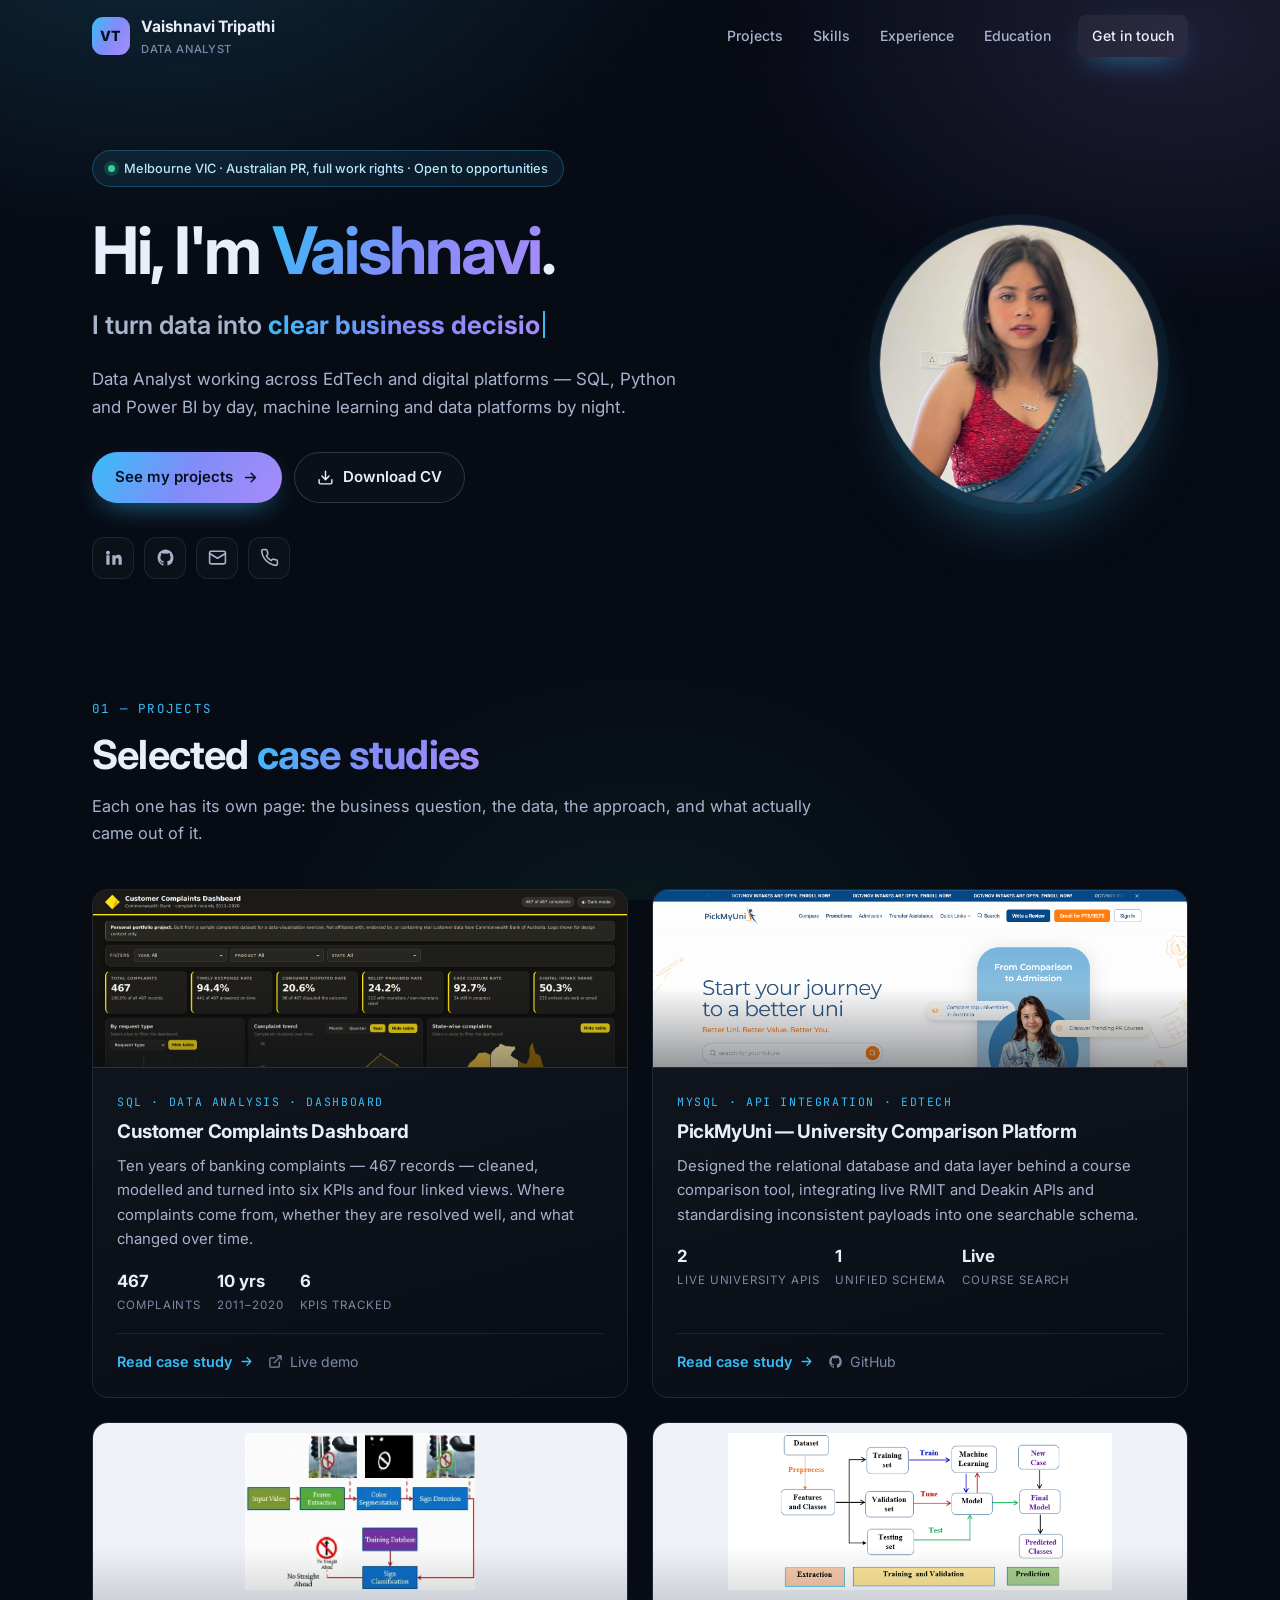
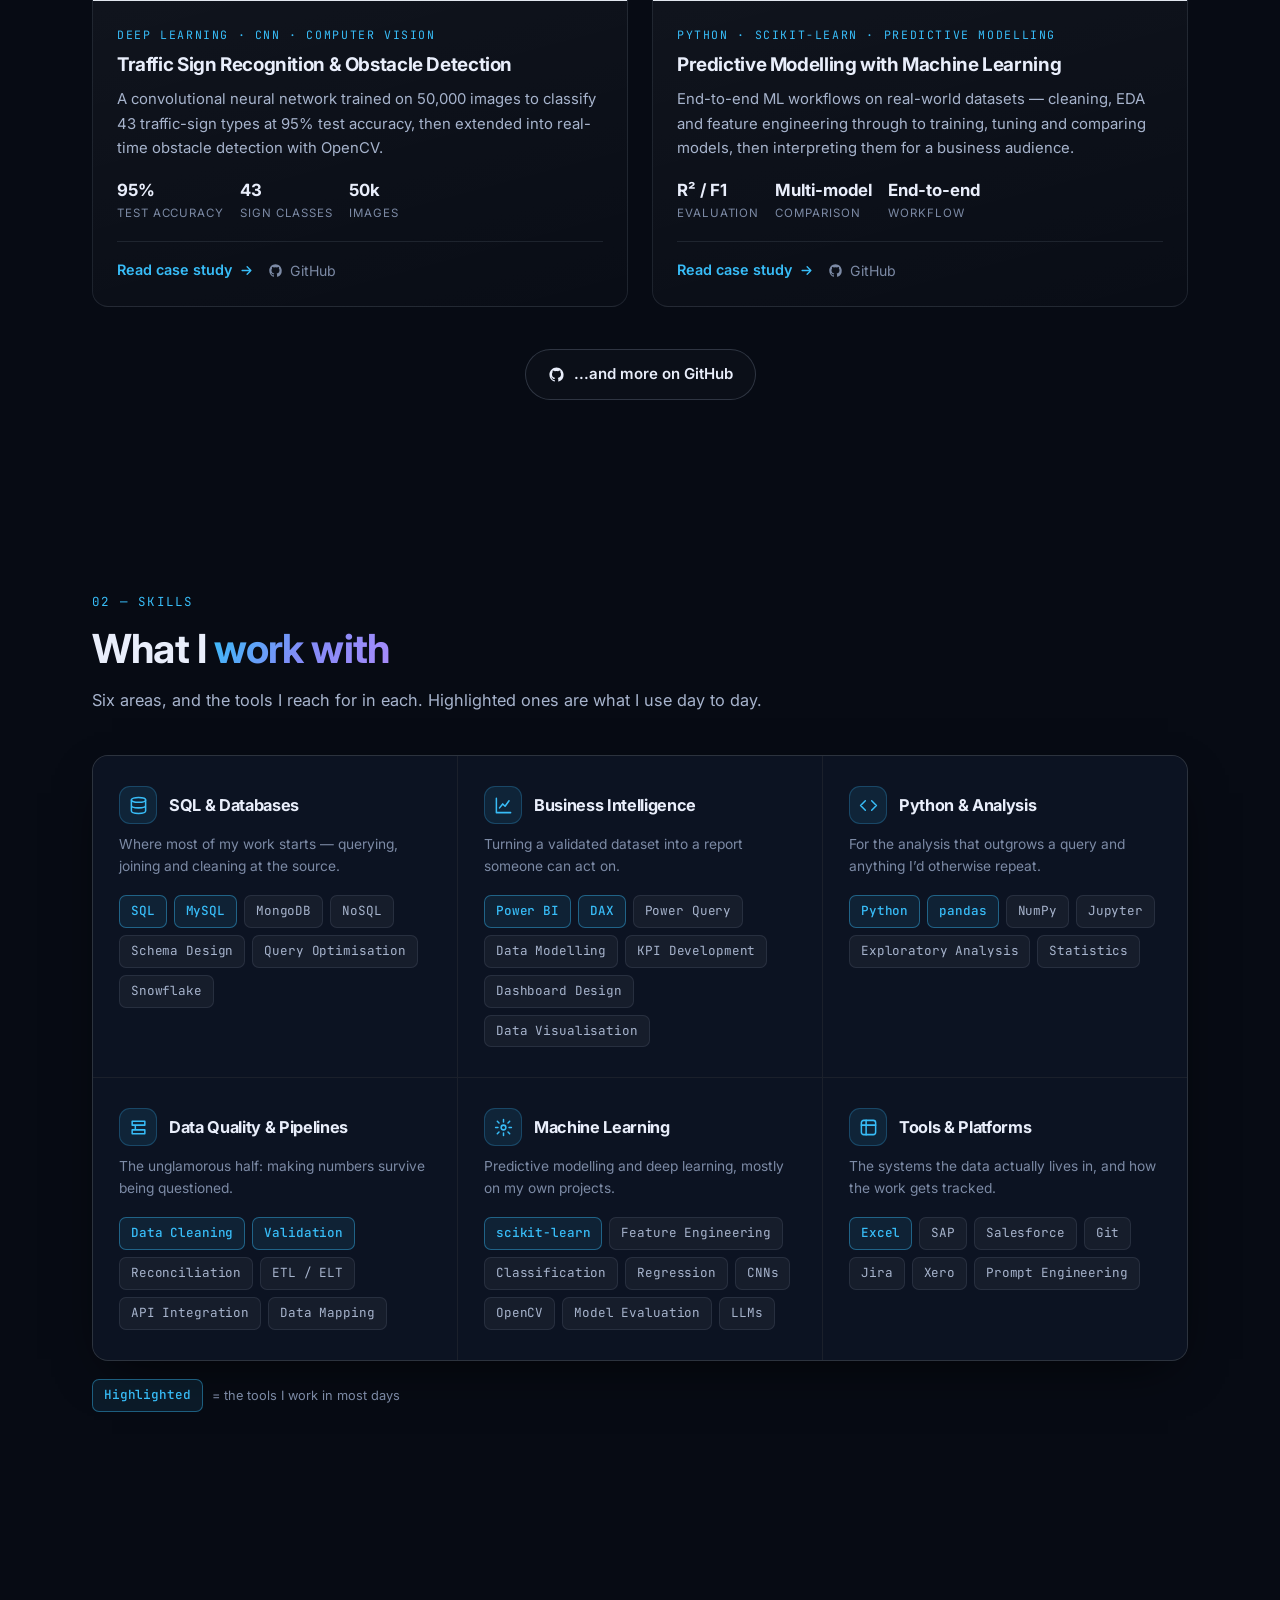
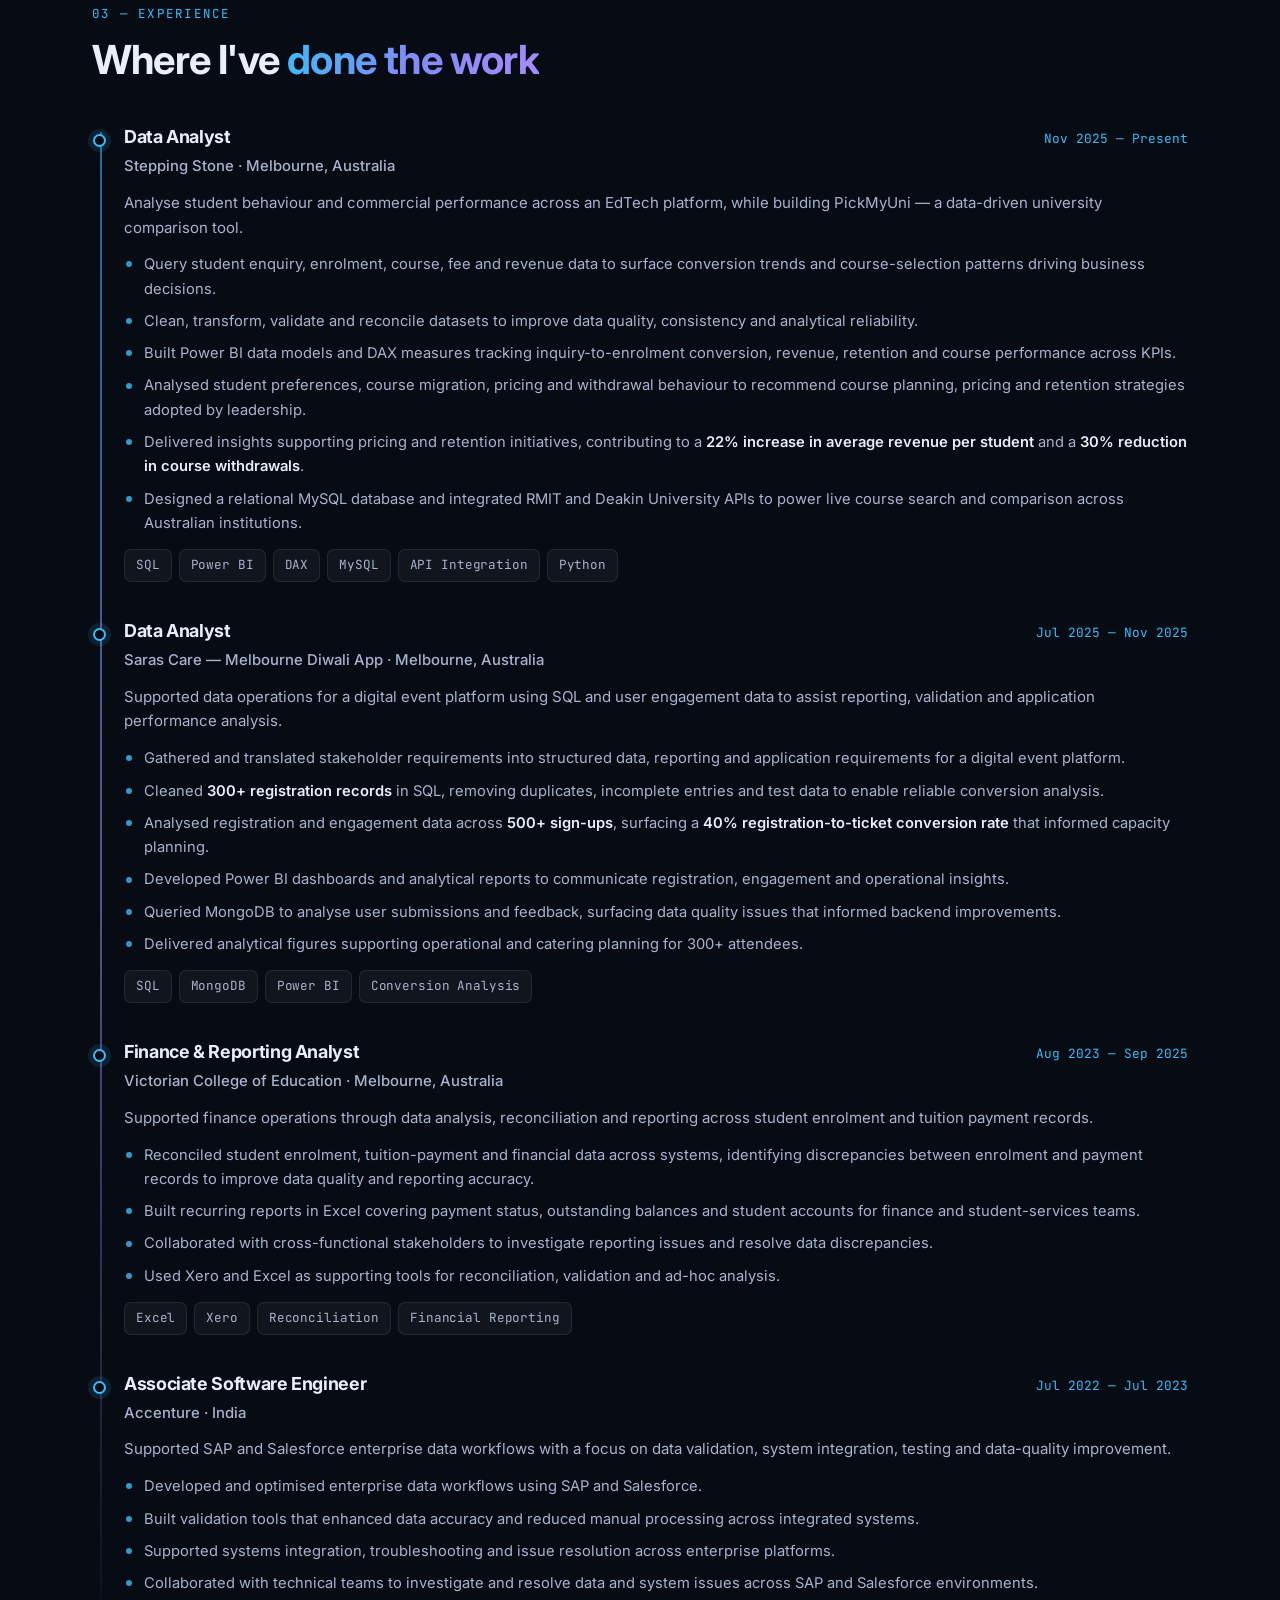
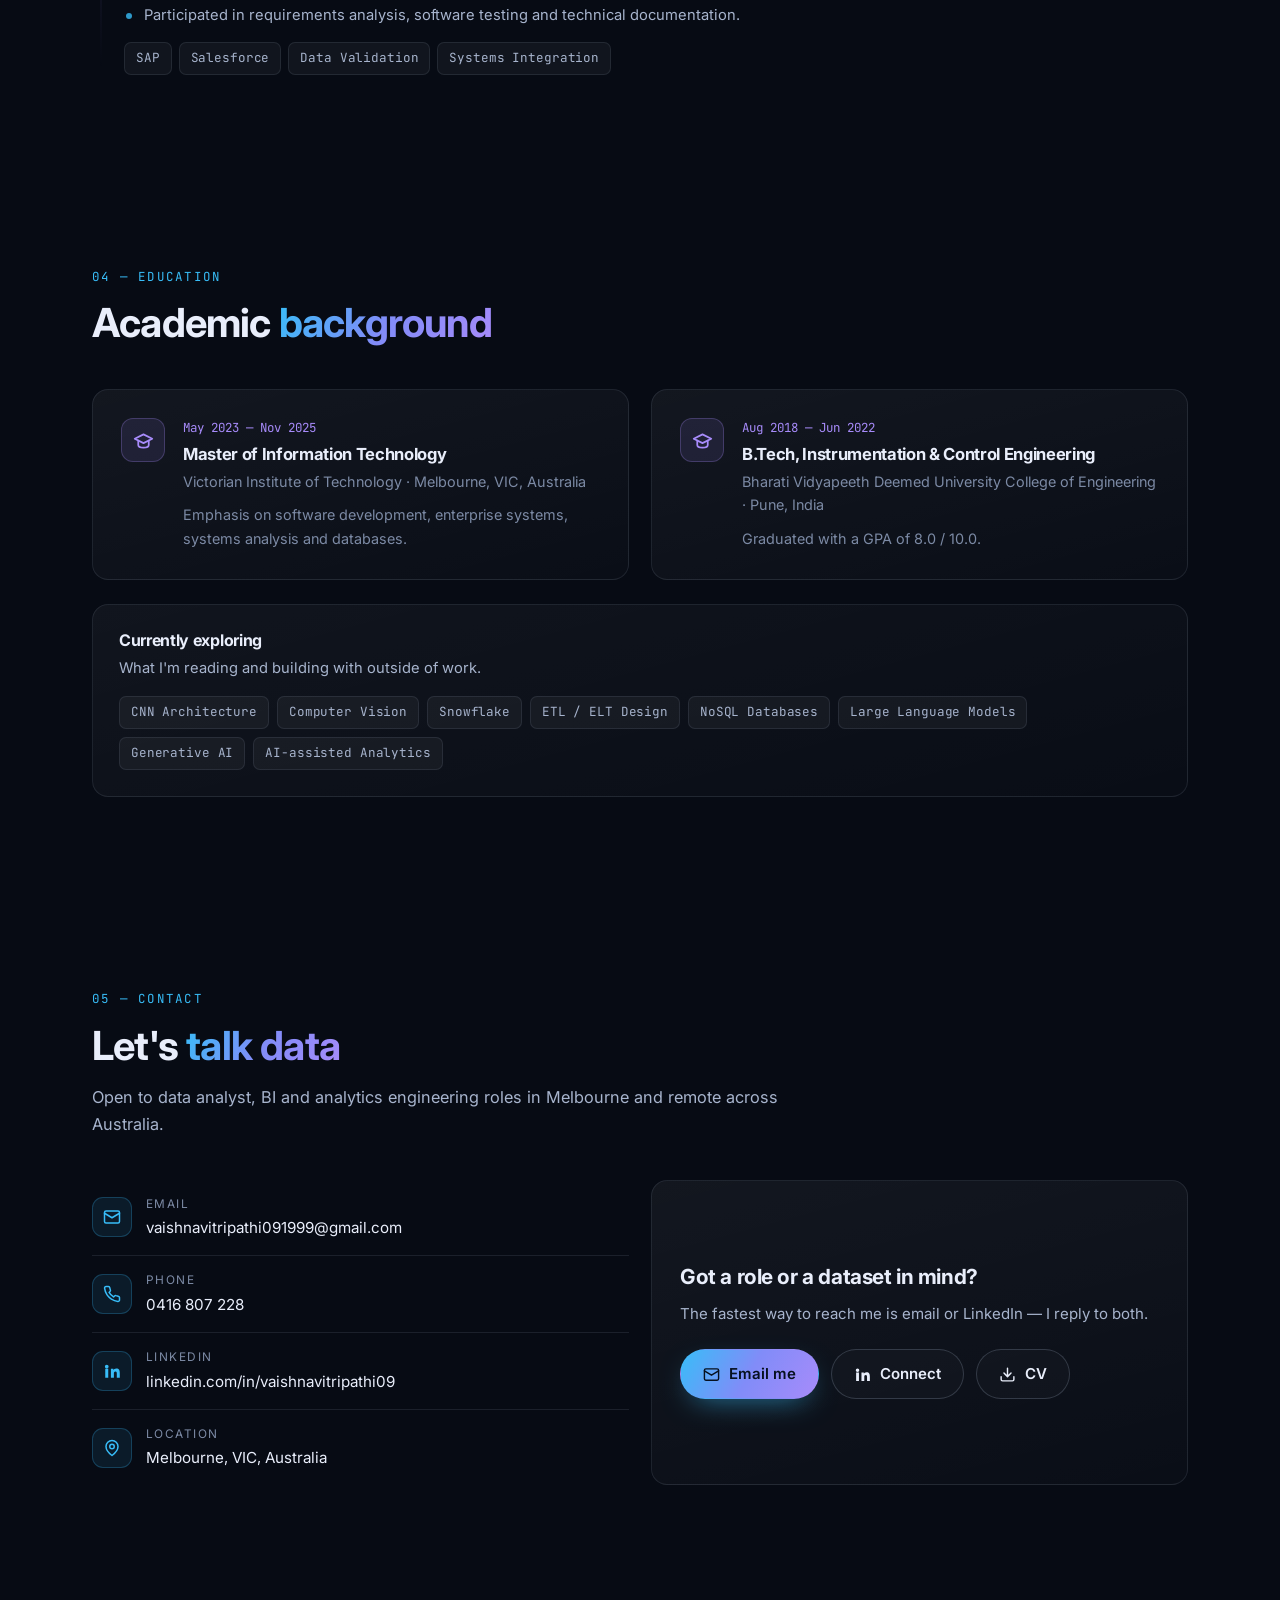
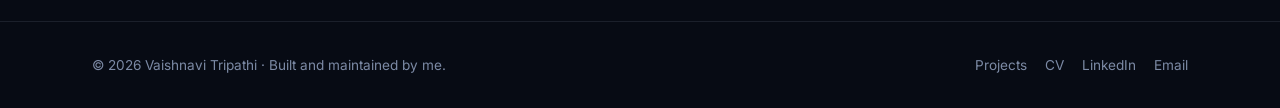
==== commit c40d1632: "Update index.html" ====
--- a/Portfolio_Vaishnavi/index.html
+++ b/Portfolio_Vaishnavi/index.html
@@ -70,7 +70,7 @@
             See my projects
             <svg viewBox="0 0 24 24" fill="none" stroke="currentColor" stroke-width="2.2" stroke-linecap="round" stroke-linejoin="round"><path d="M5 12h14M13 6l6 6-6 6"/></svg>
           </a>
-          <a class="btn btn--ghost" href="assets/Vaishnavi_Tripathi_CV.pdf" download>
+          <a class="btn btn--ghost" href="assets/Vaishnavi_Tripathi CV_DA.pdf" download>
             <svg viewBox="0 0 24 24" fill="none" stroke="currentColor" stroke-width="2" stroke-linecap="round" stroke-linejoin="round"><path d="M21 15v4a2 2 0 0 1-2 2H5a2 2 0 0 1-2-2v-4M7 10l5 5 5-5M12 15V3"/></svg>
             Download CV
           </a>
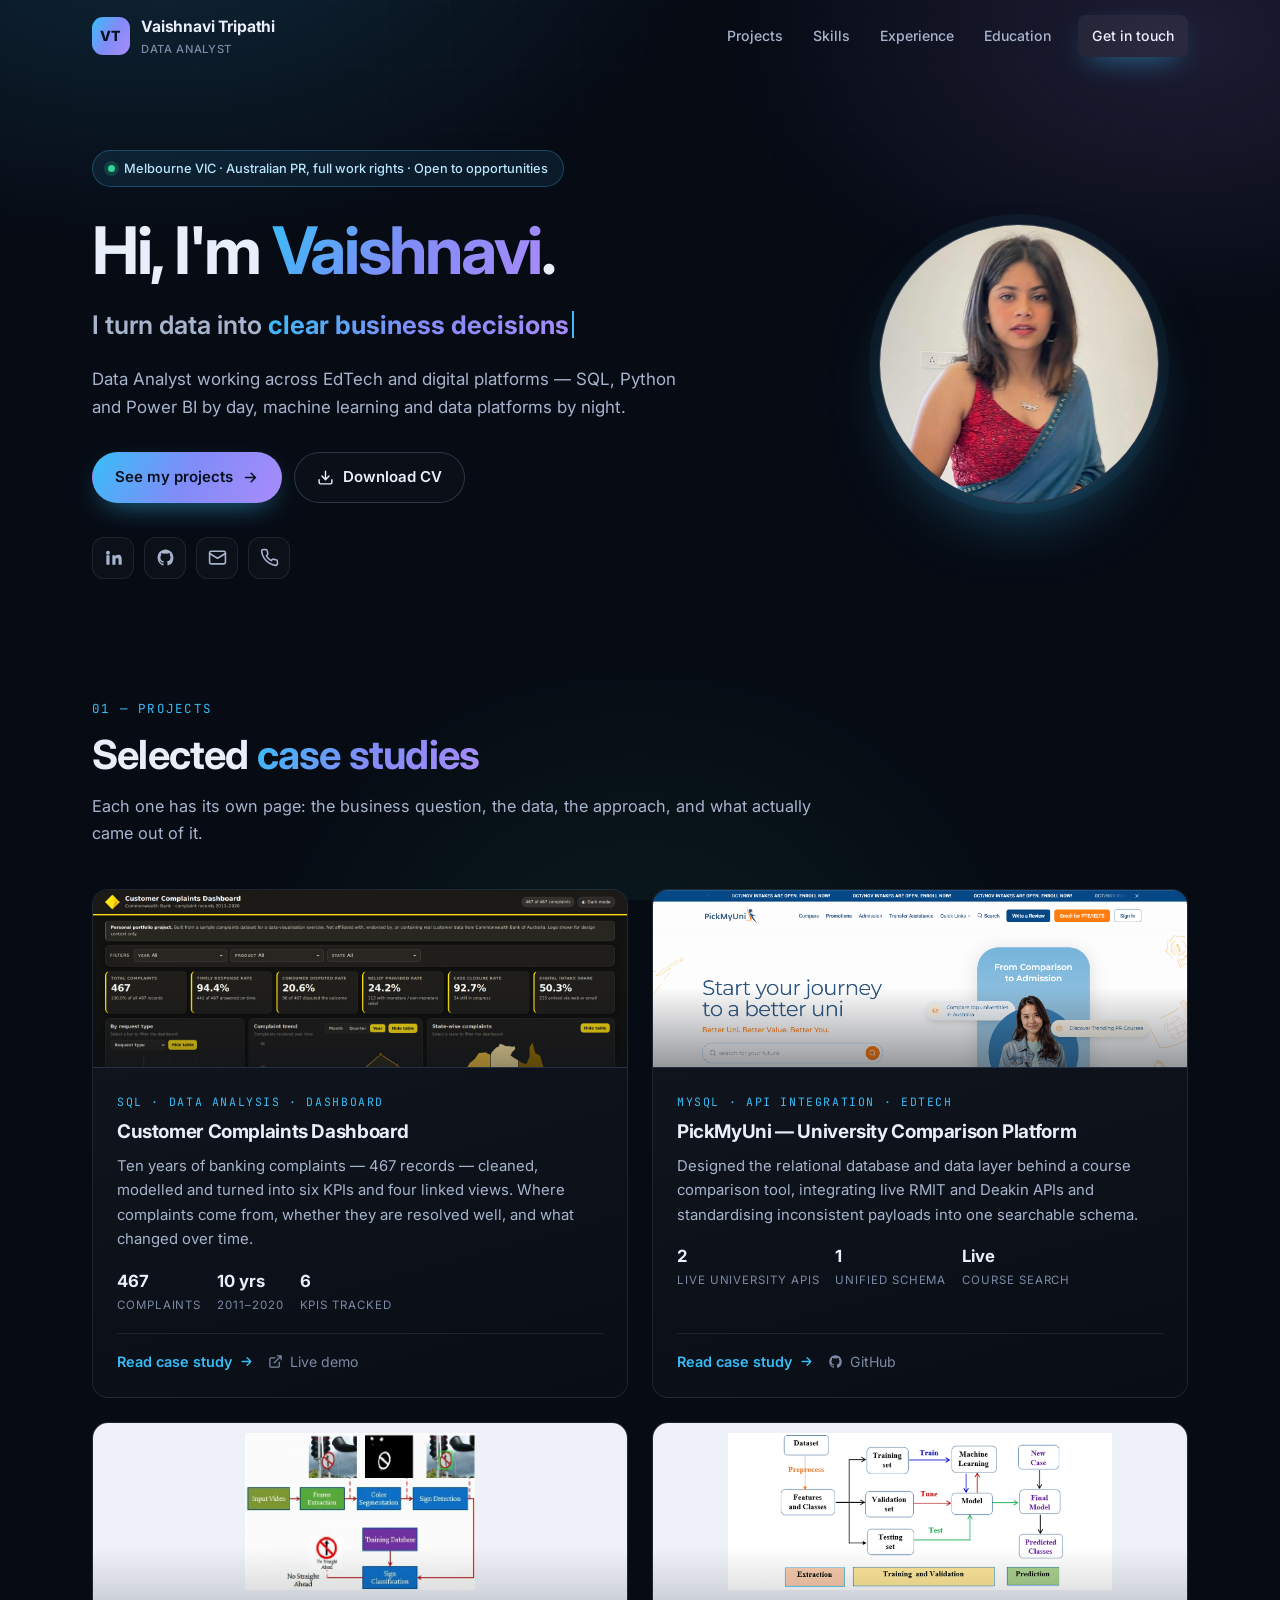
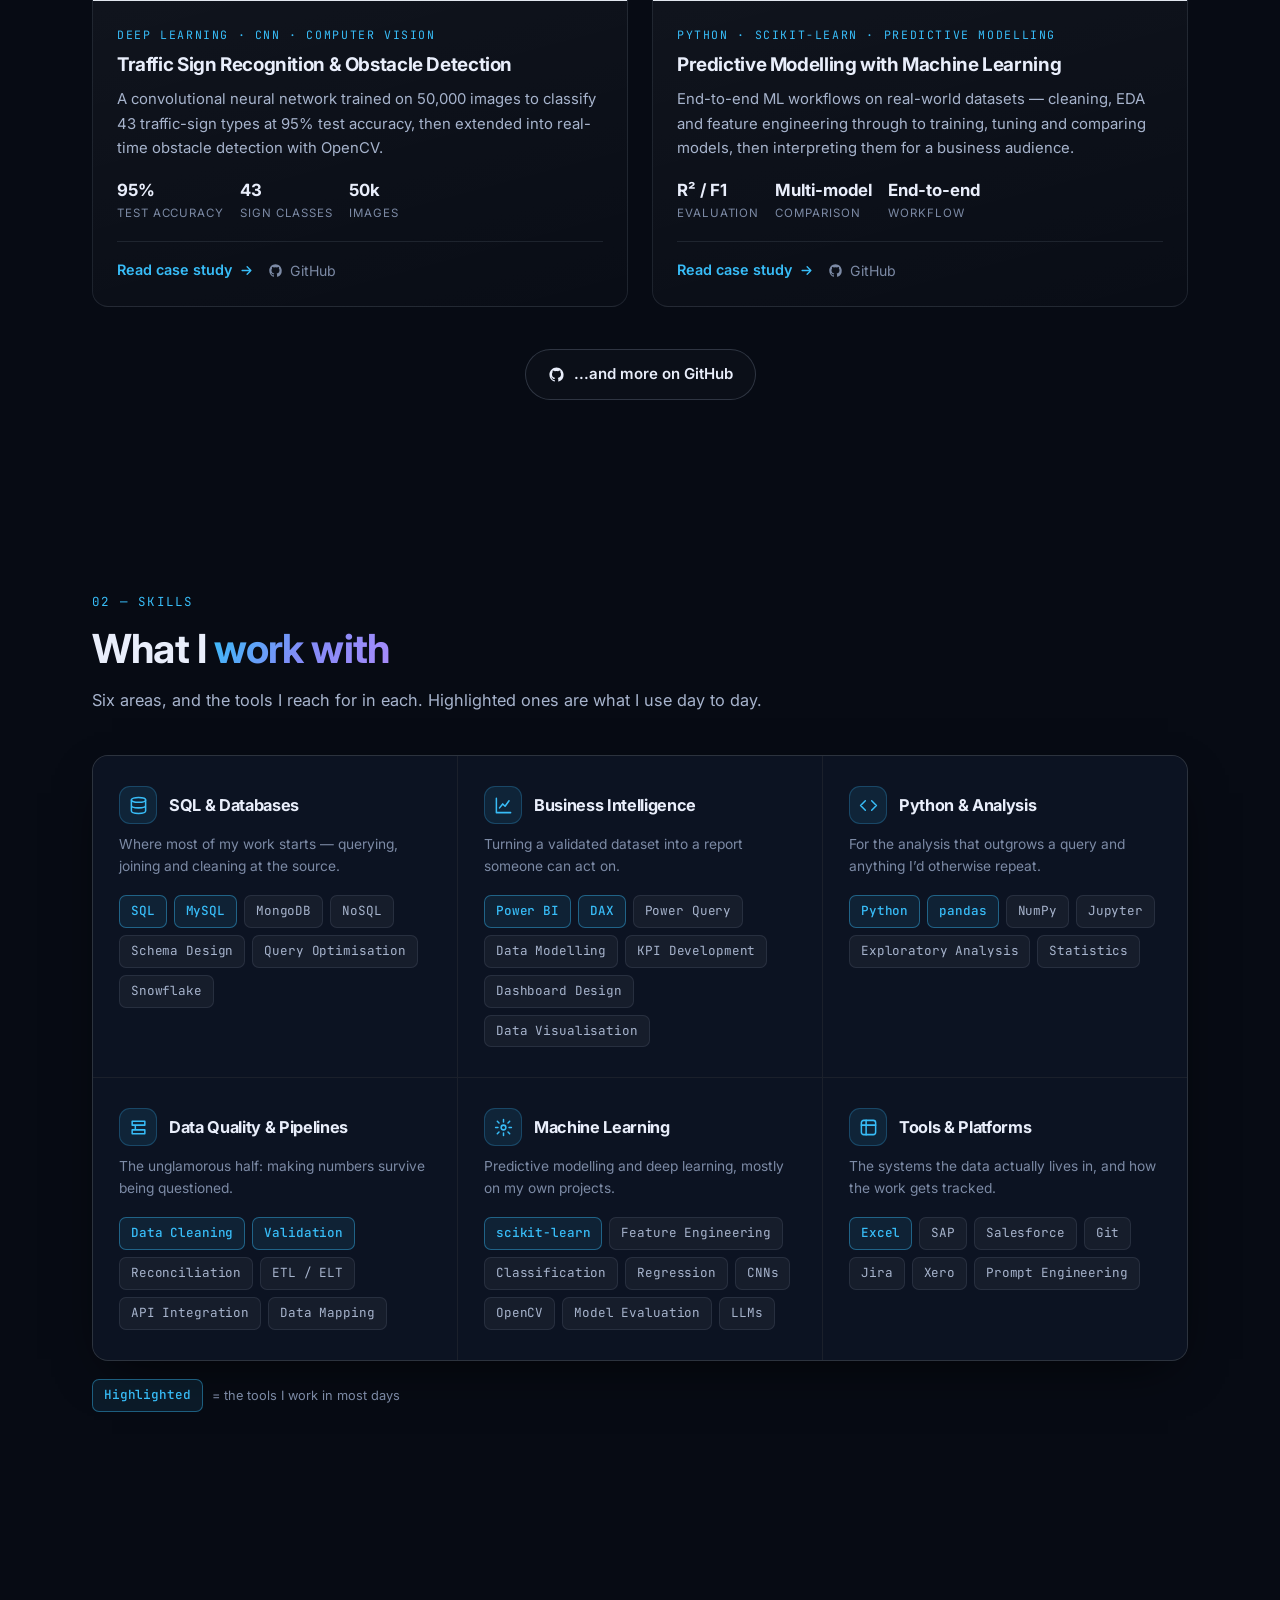
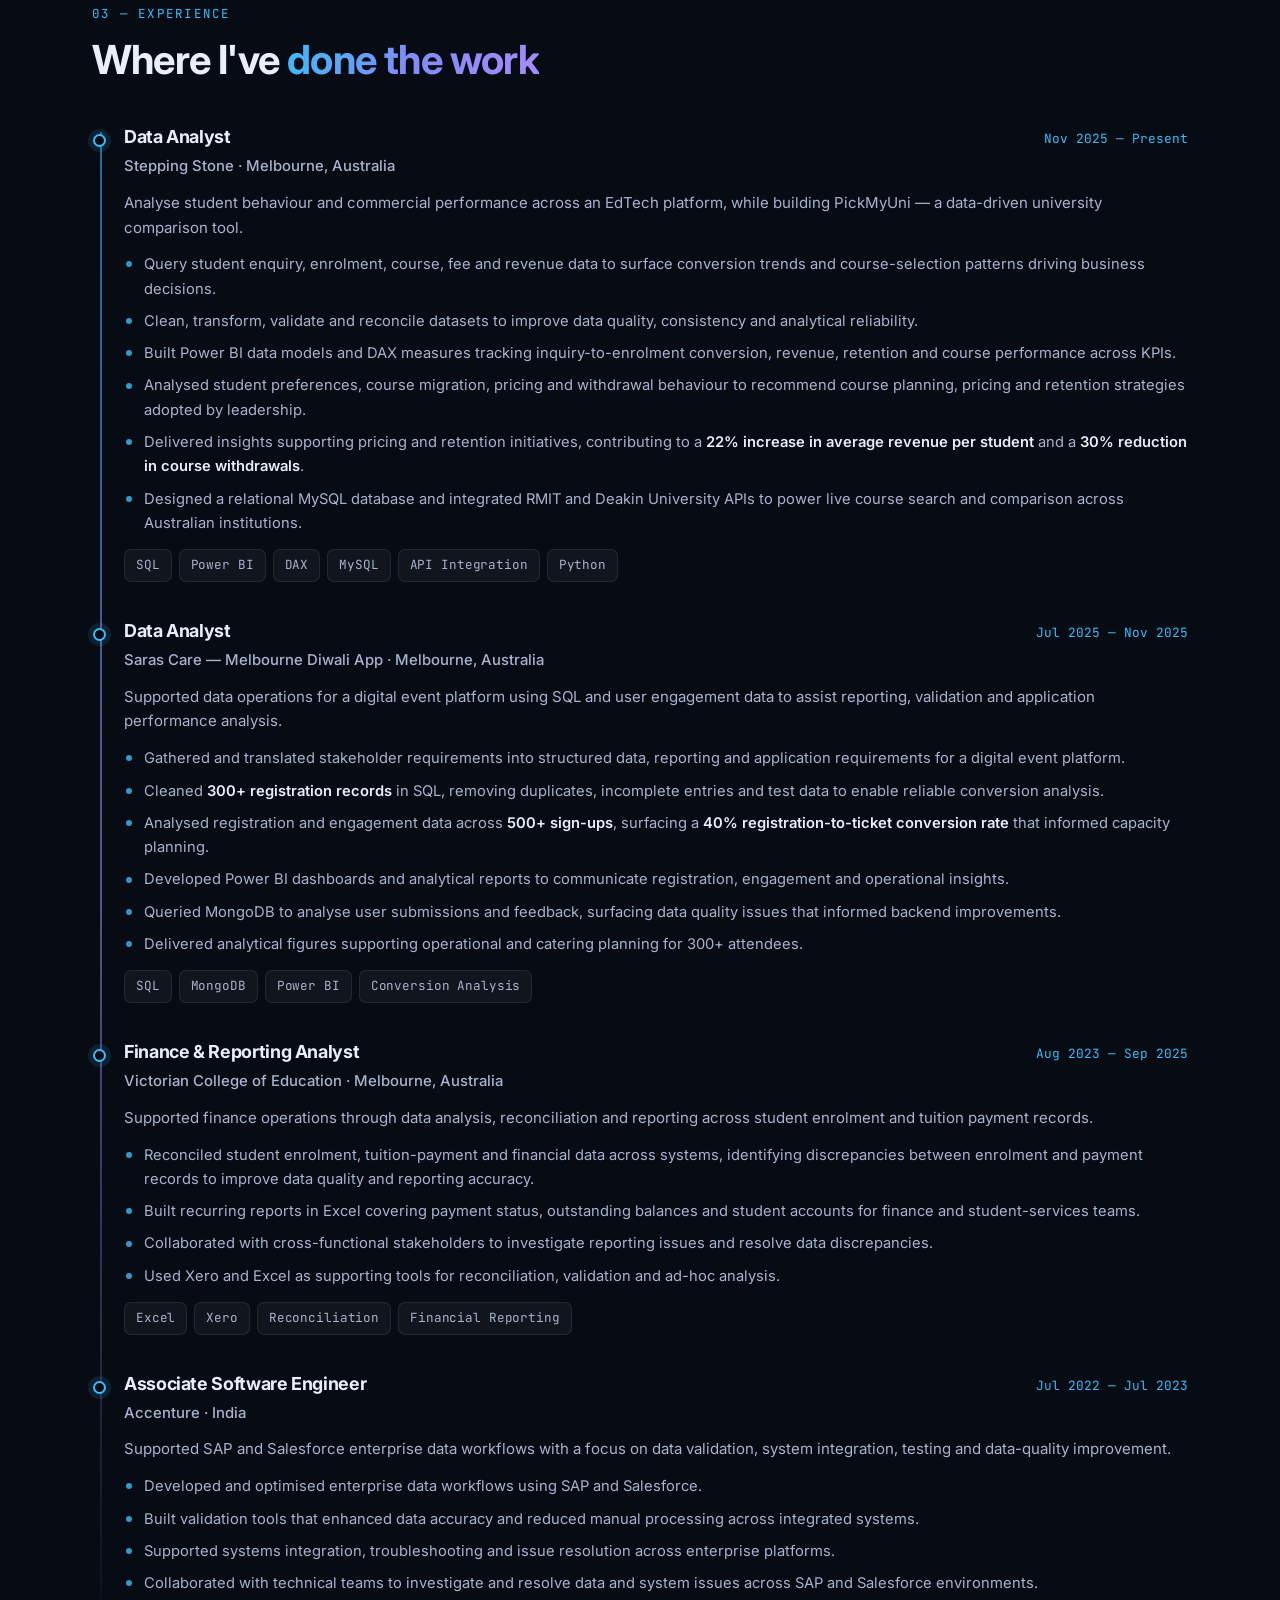
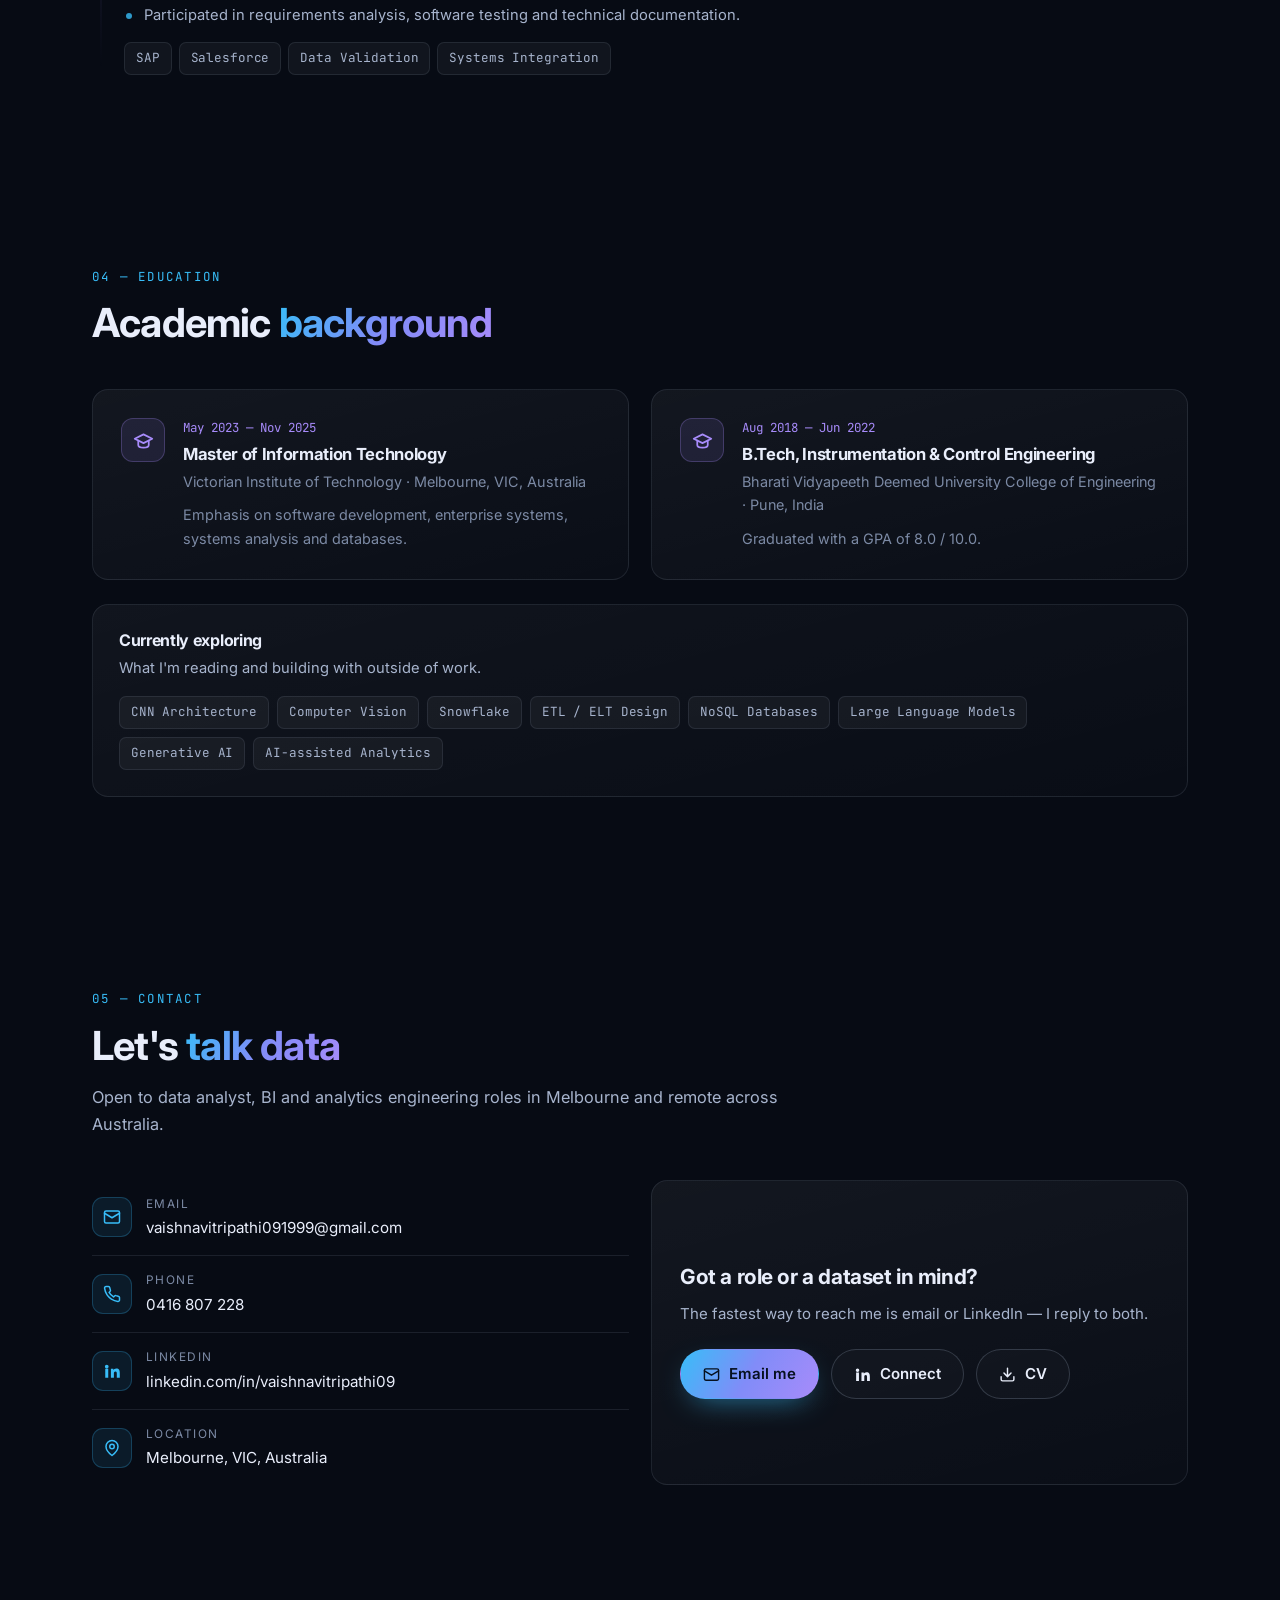
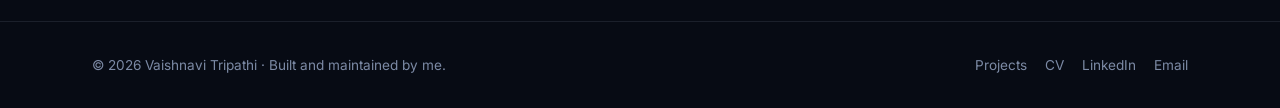
==== commit 0f117337: "Update index.html" ====
--- a/Portfolio_Vaishnavi/index.html
+++ b/Portfolio_Vaishnavi/index.html
@@ -70,7 +70,7 @@
             See my projects
             <svg viewBox="0 0 24 24" fill="none" stroke="currentColor" stroke-width="2.2" stroke-linecap="round" stroke-linejoin="round"><path d="M5 12h14M13 6l6 6-6 6"/></svg>
           </a>
-          <a class="btn btn--ghost" href="assets/Vaishnavi_Tripathi CV_DA.pdf" download>
+          <a class="btn btn--ghost" href="assets/Vaishnavi Tripathi CV_DA.pdf" download>
             <svg viewBox="0 0 24 24" fill="none" stroke="currentColor" stroke-width="2" stroke-linecap="round" stroke-linejoin="round"><path d="M21 15v4a2 2 0 0 1-2 2H5a2 2 0 0 1-2-2v-4M7 10l5 5 5-5M12 15V3"/></svg>
             Download CV
           </a>
@@ -506,7 +506,7 @@
             <svg viewBox="0 0 24 24" fill="currentColor"><path d="M4.98 3.5a2.5 2.5 0 1 1 0 5 2.5 2.5 0 0 1 0-5zM3 9h4v12H3V9zm7 0h3.8v1.7h.05c.53-1 1.83-2.05 3.77-2.05 4.03 0 4.78 2.65 4.78 6.1V21h-4v-5.4c0-1.29-.02-2.95-1.8-2.95-1.8 0-2.07 1.4-2.07 2.85V21h-4V9z"/></svg>
             Connect
           </a>
-          <a class="btn btn--ghost" href="assets/Vaishnavi_Tripathi_CV.pdf" download>
+          <a class="btn btn--ghost" href="assets/Vaishnavi Tripathi CV_DA.pdf" download>
             <svg viewBox="0 0 24 24" fill="none" stroke="currentColor" stroke-width="2" stroke-linecap="round" stroke-linejoin="round"><path d="M21 15v4a2 2 0 0 1-2 2H5a2 2 0 0 1-2-2v-4M7 10l5 5 5-5M12 15V3"/></svg>
             CV
           </a>
